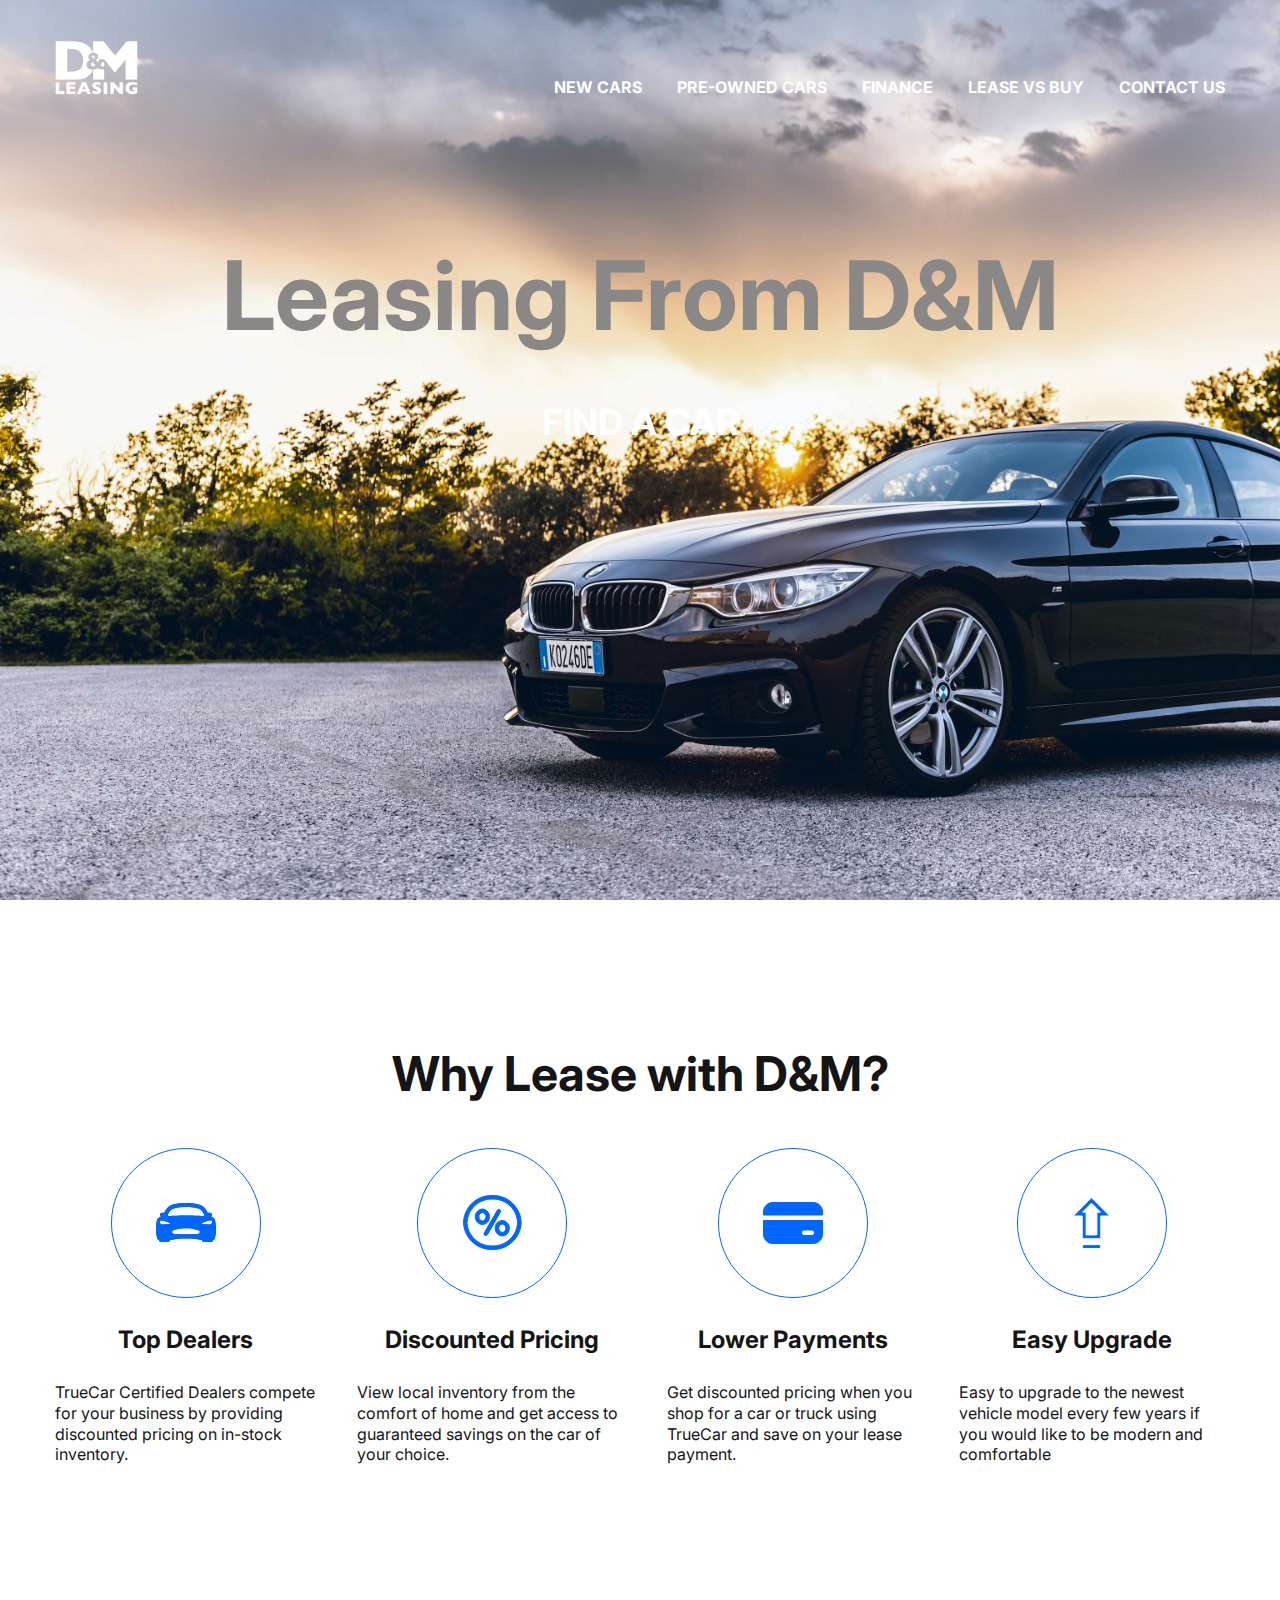
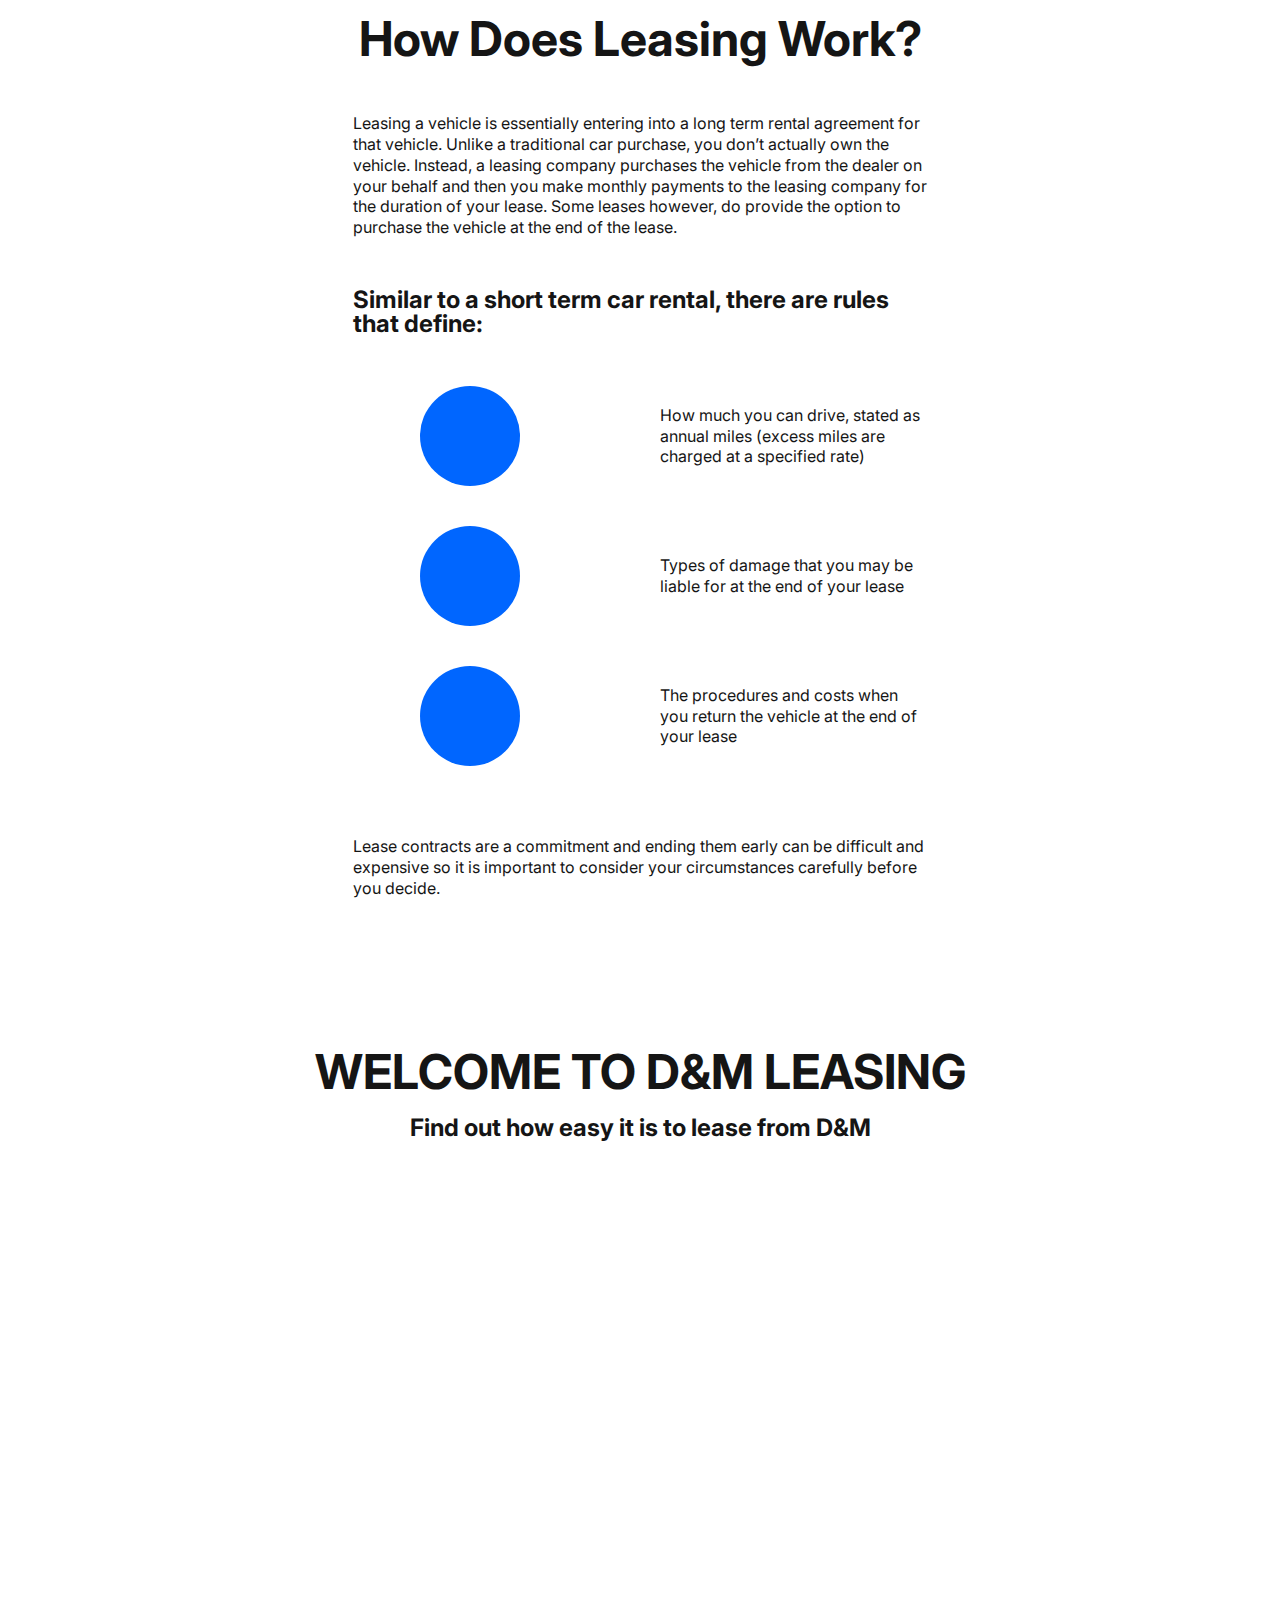
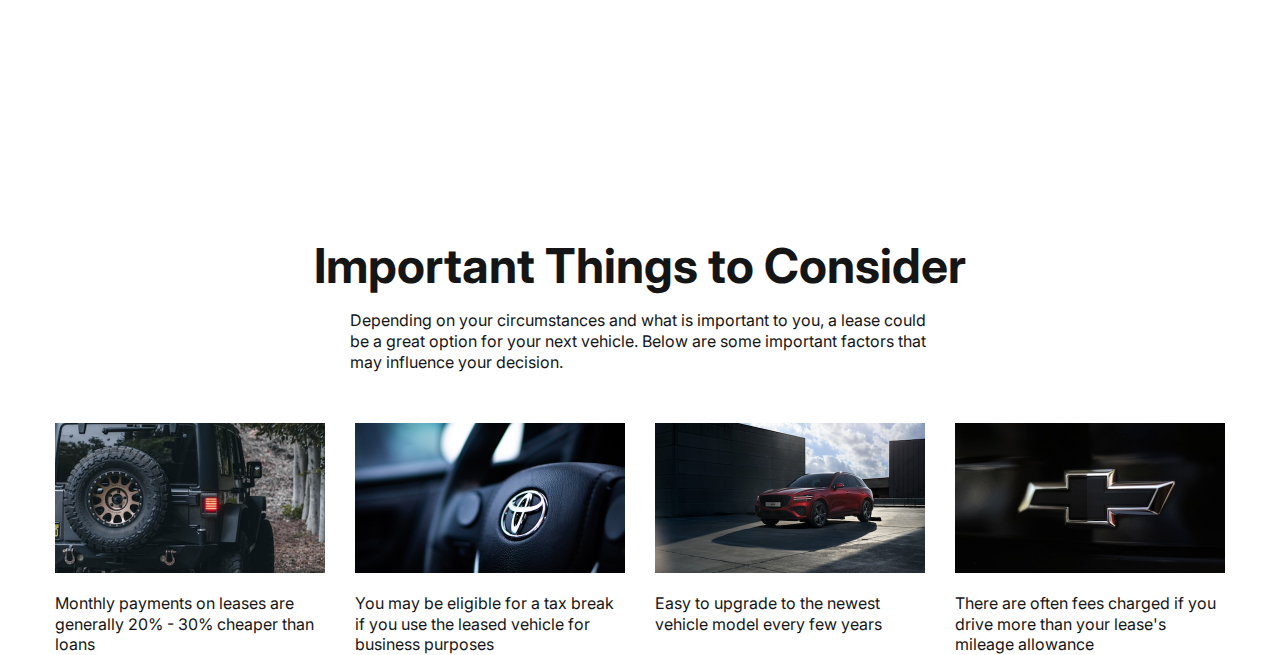
==== index.html @ bc9793d5 "started/finished/adapted page__\welcome\important" ====
<!DOCTYPE html>
<html lang="en">
<head>
    <meta charset="UTF-8">
    <meta name="viewport" content="width=device-width, initial-scale=1.0">
    <link rel="stylesheet" href="css/style.css">
    <title>Leasing D&M</title>
</head>
<body>
    <div class="wrapper">
        <header class="header">
            <div class="header__container">
                <div class="header__top">
                    <div class="header__logo">
                        <img src="img/header/logo.svg" alt="header-logo">
                    </div>
                    <div class="header__menu menu-header">
                        <nav class="menu-header__list">
                            <ul class="menu-header__items">
                                <li class="menu-header__item">
                                    <a href="#" class="menu-header__link">NEW CARS</a>
                                </li>
                                <li class="menu-header__item">
                                    <a href="#" class="menu-header__link">PRE-OWNED CARS</a>
                                </li>
                                <li class="menu-header__item">
                                    <a href="#" class="menu-header__link">FINANCE</a>
                                </li>
                                <li class="menu-header__item">
                                    <a href="#" class="menu-header__link">LEASE VS BUY</a>
                                </li>
                                <li class="menu-header__item">
                                    <a href="#" class="menu-header__link">CONTACT US</a>
                                </li>
                            </ul>
                        </nav>
                    </div>
                </div>
                <div class="header__bottom">
                    <div class="header-bottom__title">Leasing From D&M</div>
                    <div class="header-bottom__button">
                        <a href="#" class="header-bottom__link">FIND A CAR</a>
                    </div>
                </div>
            </div>
        </header>
        <main class="page">
            <section class="page__why why">
                <div class="page-why__container">
                    <div class="page-why__title">Why Lease with D&M?</div>
                    <div class="page-why__column">
                        <article class="page-why__items">
                            <div class="page-why__image">
                                <img src="img/why/why_01.svg" alt="page-why">
                            </div>
                            <div class="page-why__column-title">Top Dealers</div>
                            <div class="page-why__column-text">
                                <p>
                                    TrueCar Certified Dealers compete for your business by 
                                    providing discounted pricing on in-stock inventory.
                                </p>
                            </div>
                        </article>
                        <article class="page-why__items">
                            <div class="page-why__image">
                                <img src="img/why/why_02.svg" alt="page-why">
                            </div>
                            <div class="page-why__column-title">Discounted Pricing</div>
                            <div class="page-why__column-text">
                                <p>
                                    View local inventory from the comfort of home and get 
                                    access to guaranteed savings on the car of your choice.
                                </p>
                            </div>
                        </article>
                        <article class="page-why__items">
                            <div class="page-why__image">
                                <img src="img/why/why_03.svg" alt="page-why">
                            </div>
                            <div class="page-why__column-title">Lower Payments</div>
                            <div class="page-why__column-text">
                                <p>
                                    Get discounted pricing when you shop for a car or 
                                    truck using TrueCar and save on your lease payment.
                                </p>
                            </div>
                        </article>
                        <article class="page-why__items">
                            <div class="page-why__image">
                                <img src="img/why/why_04.svg" alt="page-why">
                            </div>
                            <div class="page-why__column-title">Easy Upgrade</div>
                            <div class="page-why__column-text">
                                <p>
                                    Easy to upgrade to the newest vehicle model every few 
                                    years if you would like to be modern and comfortable
                                </p>
                            </div>
                        </article>
                    </div>
                </div>
            </section>
            <section class="page__how how">
                <div class="page-how__container">
                    <div class="page-how__header how-header">
                        <div class="how-header__title">How Does Leasing Work?</div>
                        <div class="how-header__text">
                            <p>
                                Leasing a vehicle is essentially entering into a long term rental agreement 
                                for that vehicle. Unlike a traditional car purchase, you don’t 
                                actually own the vehicle. Instead, a leasing company purchases the vehicle 
                                from the dealer on your behalf and then you make monthly payments to the
                                leasing company for the duration of your lease. Some leases however, 
                                do provide the option to purchase the vehicle at the end of the lease.
                            </p>
                        </div>
                    </div>
                    <div class="page-how__main how-main">
                        <div class="how-main__title">Similar to a short term car rental, there are rules that define:</div>
                        <article class="how-main__info">
                            <nav class="how-main__list">
                                <ul class="how-main__items">
                                    <li class="how-main__item">
                                        <img src="img/how/ellipse.svg" alt="how">
                                        <div class="how-main__text">
                                            <p>
                                                How much you can drive, stated as annual miles 
                                                (excess miles are charged at a specified rate)
                                            </p>
                                        </div>
                                    </li>
                                    <li class="how-main__item">
                                        <img src="img/how/ellipse.svg" alt="how">
                                        <div class="how-main__text">
                                            <p>
                                                Types of damage that you may be liable for at 
                                                the end of your lease
                                            </p>
                                        </div>
                                    </li>
                                    <li class="how-main__item">
                                        <img src="img/how/ellipse.svg" alt="how">
                                        <div class="how-main__text">
                                            <p>
                                                The procedures and costs when you return the 
                                                vehicle at the end of your lease
                                            </p>
                                        </div>
                                    </li>
                                </ul>
                            </nav>
                        </article>
                        <div class="how-main__text-bottom">
                            <p>
                                Lease contracts are a commitment and ending them early can be difficult and expensive 
                                so it is important to consider your circumstances carefully before you decide.
                            </p>
                        </div>
                    </div>
                </div>
            </section>
            <section class="page__welcome welcome">
                <div class="welcome__container">
                    <div class="welcome__title">WELCOME TO D&M LEASING</div>
                    <div class="welcome__text">
                        <p>
                            Find out how easy it is to lease from D&M
                        </p>
                    </div>
                    <div class="welcome__video">
                        <iframe width="1000" height="500" src="https://www.youtube.com/embed/-YrQg33dlDQ?si=Q9K1855uSCJUXUfb" title="YouTube video player" frameborder="0" allow="accelerometer; autoplay; clipboard-write; encrypted-media; gyroscope; picture-in-picture; web-share" allowfullscreen></iframe>
                    </div>
                </div>
            </section>
            <section class="page__important important">
                <div class="important__container">
                    <div class="important__header">
                        <div class="important__title">Important Things to Consider</div>
                        <div class="important__text">
                            <p>
                                Depending on your circumstances and what is important to you, a lease 
                                could be a great option for your next vehicle. 
                                Below are some important factors that may influence your decision.
                            </p>
                        </div>
                    </div>
                    <div class="important__main">
                        <div class="important-main__menu menu-important">
                            <nav class="menu-important__list">
                                <ul class="menu-important__items">
                                    <li class="menu-important__item">
                                        <img src="img/important/important_01.jpg" alt="menu-important">
                                        <div class="menu-important_text">
                                            <p>
                                                Monthly payments on leases are generally 20% - 30% cheaper than loans
                                            </p>
                                        </div>
                                    </li>
                                    <li class="menu-important__item">
                                        <img src="img/important/important_02.jpg" alt="menu-important">
                                        <div class="menu-important_text">
                                            <p>
                                                You may be eligible for a tax break if you use the leased vehicle for business purposes
                                            </p>
                                        </div>
                                    </li>
                                    <li class="menu-important__item">
                                        <img src="img/important/important_03.jpg" alt="menu-important">
                                        <div class="menu-important_text">
                                            <p>
                                                Easy to upgrade to the newest vehicle model every few years
                                            </p>
                                        </div>
                                    </li>
                                    <li class="menu-important__item">
                                        <img src="img/important/important_04.jpg" alt="menu-important">
                                        <div class="menu-important_text">
                                            <p>
                                                There are often fees charged if you drive more than your lease's mileage allowance
                                            </p>
                                        </div>
                                    </li>
                                </ul>
                            </nav>
                        </div>                        
                    </div>
                </div>
            </section>
        </main>
    </div>
    <script src="js/script.js"></script>
</body>
</html>
---- css/style.css ----
@import url(reset.css);
@import url(https://fonts.googleapis.com/css?family=Inter:regular&display=swap);
/*================================================================================================================================*/
body {
    font-family: "Inter";
    font-weight: 400;
    color: #151515;
}
.wrapper {
    min-height: 100%;
    display: flex;
    flex-direction: column;
    overflow: clip;
}
[class*="__container"] {
    max-width: 1200px;
    padding: 0px 15px;
    margin: 0 auto;
}
/*pages*/
.page {
}
.page__why {
}
.page__how {
}
.page__welcome {
}
.page__important {
}
/*header start*/
.header {
    background: url(/img/header/header__background.jpg) no-repeat;
    background-size: cover;
    width: 100%;
    height: 100vh;
}
.header__container {
    padding: 40px 15px;
}
.header__top {
    display: flex;
    justify-content: space-between;
    gap: 30px;
}
.header__top:not(:last-child) {
    margin-bottom: 152px;
}
.header__logo {
}
/* .header__logo img {
    max-width: 100%;
} */
.header__menu {
    align-self: flex-end;
}
.menu-header {
}
.menu-header__list {
}
.menu-header__items {
    display: flex;
    gap: 35px;
    color: #fff;
    font-size: 16px;
    font-weight: 700;
}
.menu-header__item {
}
.menu-header__link {
}
.menu-header__link:hover {
    text-decoration: underline;
}
.header__bottom {
    display: flex;
    flex-direction: column;
    align-items: center;
}
.header-bottom__title {
    color: #8a8787;
    font-size: 96px;
    font-weight: 700;
}
.header-bottom__title:not(:last-child) {
    margin-bottom: 38px;
}
.header-bottom__button {
    display: flex;
    justify-content: center;
    max-width: 430px;
    padding: 23px 100px;
    transition: all 0.3s ease 0s;
}
.header-bottom__link {
    color: #ffffff;
    font-size: 36px;
    font-weight: 700;
}
.header-bottom__link:hover {
    color: #959396;
}
@media (max-width: 991.98px) {
    .header__top:not(:last-child) {
        margin-bottom: 100px;
    }
    .menu-header__items {
        gap: 30px;
        font-size: 14px;
    }
    .header-bottom__title {
        font-size: 66px;
    }
    .header-bottom__button {
        padding: 20px 90px;
    }
    .header-bottom__link {
        font-size: 26px;
    }
}
@media (max-width:767.98px) {
    .header {
        
    }
    .header__top:not(:last-child) {
        margin-bottom: 50px;
    }
    .header__top {
        flex-direction: column;
    }
    .header__menu {
        align-self: center;
    }
    .header__logo img {
        width: 73px;
    }
    .menu-header__items {
        flex-wrap: wrap;
        gap: 25px;
        font-size: 12px;
    }
    .header-bottom__title {
        font-size: 56px;
    }
    .header-bottom__button {
        padding: 16px 70px;
    }
    .header-bottom__link {
        font-size: 20px;
    }
}
@media (max-width: 476.98px) {
    .header__top:not(:last-child) {
        margin-bottom: 30px;
    }
    .header-bottom__title {
        font-size: 46px;
    }
    .header-bottom__button {
        padding: 12px 50px;
    }
    .header-bottom__link {
        font-size: 16px;
    }
}
/*header end*/

/*why start*/
.why {
    padding-top: 150px;
}
.page-why__container {
}
.page-why__title {
    text-align: center;
    color: #151515;
    font-size: 48px;
    font-weight: 700;
}
.page-why__title:not(:last-child) {
    margin-bottom: 50px;
}
.page-why__column {
    display: flex;
    gap: 40px;
}
.page-why__items {
    align-items: center;
}
.page-why__image {
    display: flex;
    justify-content: center;
}
.page-why__image:not(:last-child) {
    margin-bottom: 30px;
}
.page-why__column-title {
    text-align: center;
    font-size: 24px;
    font-weight: 700;
}
.page-why__column-title:not(:last-child) {
    margin-bottom: 30px;
}
.page-why__column-text {
    font-size: 16px;
    font-weight: 400;
    line-height: 130%; /* 20.8/16 */
}
@media (max-width: 991.98px) {
    .page-why__column {
        flex-direction: column;
    }
    .page-why__title {
        font-size: 38px;
    }
    .page-why__column-text {
        text-align: center;
    }
}
@media (max-width: 767.98px) {
    .why {
        padding-top: 100px;
    }
}
@media (max-width: 479.98px) {
    .page-why__title {
        font-size: 30px;
    }
}
/*why end*/

/*how start*/
.how {
    padding-top: 150px;
}
.page-how__container {
    max-width: 605px;
}
.page-how__header {
}
.how-header {
}
.how-header__title {
    text-align: center;
    color: #151515;
    font-size: 48px;
    font-weight: 700;
}
.how-header__title:not(:last-child) {
    margin-bottom: 50px;
}
.how-header__text {
    text-align: left;
    color: #151515;
    font-size: 16px;
    font-weight: 400;
    line-height: 1.3; /* 20.8/16 */
}
.page-how__main {
    padding-top: 50px;
}
.how-main {
}
.how-main__title {
    color: #151515;
    font-size: 24px;
    font-weight: 700;
}
.how-main__title:not(:last-child) {
    margin-bottom: 50px;
}
.how-main__info {
}
.how-main__list {
}
.how-main__items {
    display: flex;
    flex-direction: column;
    row-gap: 40px;
    padding-left: 67px;
}
.how-main__item {
    display: flex;
    align-items: center;
    column-gap: 140px;
}
.how-main__text {
    color: #151515;
    font-size: 16px;
    font-weight: 400;
    line-height: 130%; /* 20.8px */
}
.how-main__text-bottom {
    padding-top: 70px;
    font-size: 16px;
    font-weight: 400;
    line-height: 1.3; /* 20.8px */
}
@media (max-width: 991.98px) {
    .how-header__title {
        font-size: 38px;
    }
    .how {
        padding-top: 100px;
    }
}
@media (max-width: 767.98px) {
    .how-main__items {
        padding-left: 0;
    }
    .how-main__item {

    }

    .how-main__title {
        font-size: 20px;
    }
    .how-main__title:not(:last-child) {
        margin-bottom: 30px;
    }
    .how-header__title:not(:last-child) {
        margin-bottom: 30px;
    }
    .how-header__text {
        font-size: 14px;
    }
    .how-main__item {
        column-gap: 40px;
    }
    .how-main__text {
        font-size: 14px;
    }
}
@media (max-width: 479.98px) {
    .how-main__text-bottom {
        padding-top: 50px;
    }
    .how-main__item {
        column-gap: 20px;
    }
    .how-header__title {
        font-size: 30px;
    }
} 
/*how end*/

/*welcome start*/
.welcome {
    padding-top: 150px;
}
.welcome__container {
    text-align: center;
}
.welcome__title {
    color: #151515;
    font-size: 48px;
    font-weight: 700;
}
.welcome__title:not(:last-child) {
    margin-bottom: 20px;
}
.welcome__text {
    color: #151515;
    font-size: 24px;
    font-weight: 700;
}
.welcome__text:not(:last-child) {
    margin-bottom: 50px;
}
.welcome__video {
}
@media (max-width: 1130px) {
    .welcome__video iframe {
        width: 800px;
        height: 400px;
    }
}
@media (max-width: 991px) {
    .welcome {
        padding-top: 100px;
    }
    .welcome__title {
        font-size: 38px;
    }
    .welcome__text:not(:last-child) {
        margin-bottom: 30px
    }
    .welcome__text {
        font-size: 20px;
    }
    .welcome__video iframe {
        width: 600px;
        height: 300px;
    }
}
@media (max-width: 767.98px) {
    .welcome {
        padding-top: 80px;
    }

    .welcome__text {
        font-size: 16px;
    }
    .welcome__text:not(:last-child) {
        margin-bottom: 25px;
    }
    .welcome__video iframe {
        width: 500px;
        height: 270px;
    }
}
@media (max-width: 540px) {
    .welcome__video iframe {
        width: 450px;
        height: 250px;
    }
}
@media (max-width: 479.98px) {
    .welcome {
        padding-top: 60px;
    }
    .welcome__video iframe {
        width: 300px;
        height: 210px;
    }
    .welcome__title {
        font-size: 30px;
    }
}
/*welcome end*/

/*important start*/
.important {
    padding-top: 150px;
}
.important__container {
}
.important__header {
    display: flex;
    flex-direction: column;
    align-items: center;
    text-align: center;
}
.important__header:not(:last-child) {
    margin-bottom: 50px;
}
.important__title {
    color: #151515;
    font-size: 48px;
    font-weight: 700;
}
.important__title:not(:last-child) {
    margin-bottom: 20px;
}
.important__text {
    max-width: 580px;
    text-align: left;
    color: #151515;
    font-size: 16px;
    font-weight: 400;
    line-height: 1.3; /* 20.8px */
}
.important__main {
}
.important-main__menu {
}
.menu-important {
}
.menu-important__list {
}
.menu-important__items {
    display: flex;
    justify-content: space-between;
    column-gap: 10px;
}
.menu-important__item {
}
.menu-important__item img {
    max-width: 100%;
    margin-bottom: 20px;
}
.menu-important_text {
    max-width: 270px;
    color: #151515;
    font-size: 16px;
    font-weight: 400;
    line-height: 1.3; /* 20.8px */
}
@media (max-width: 991.98px) {
    .important {
        padding-top: 100px;
    }
    .important__title {
        font-size: 38px;
    }
    .menu-important__items {
        flex-wrap: wrap;
        justify-content: center;
        row-gap: 20px;
    }
}
@media (max-width: 767.98px) {
    .important {
        padding-top: 80px;
    }
    /* .important__header:not(:last-child) {
        margin-bottom: 20px;
    } */
}
@media (max-width: 479.98px) {
    .important {
        padding-top: 60px;
    }
    .important__title {
        font-size: 30px;
    }
}
/*important end*/
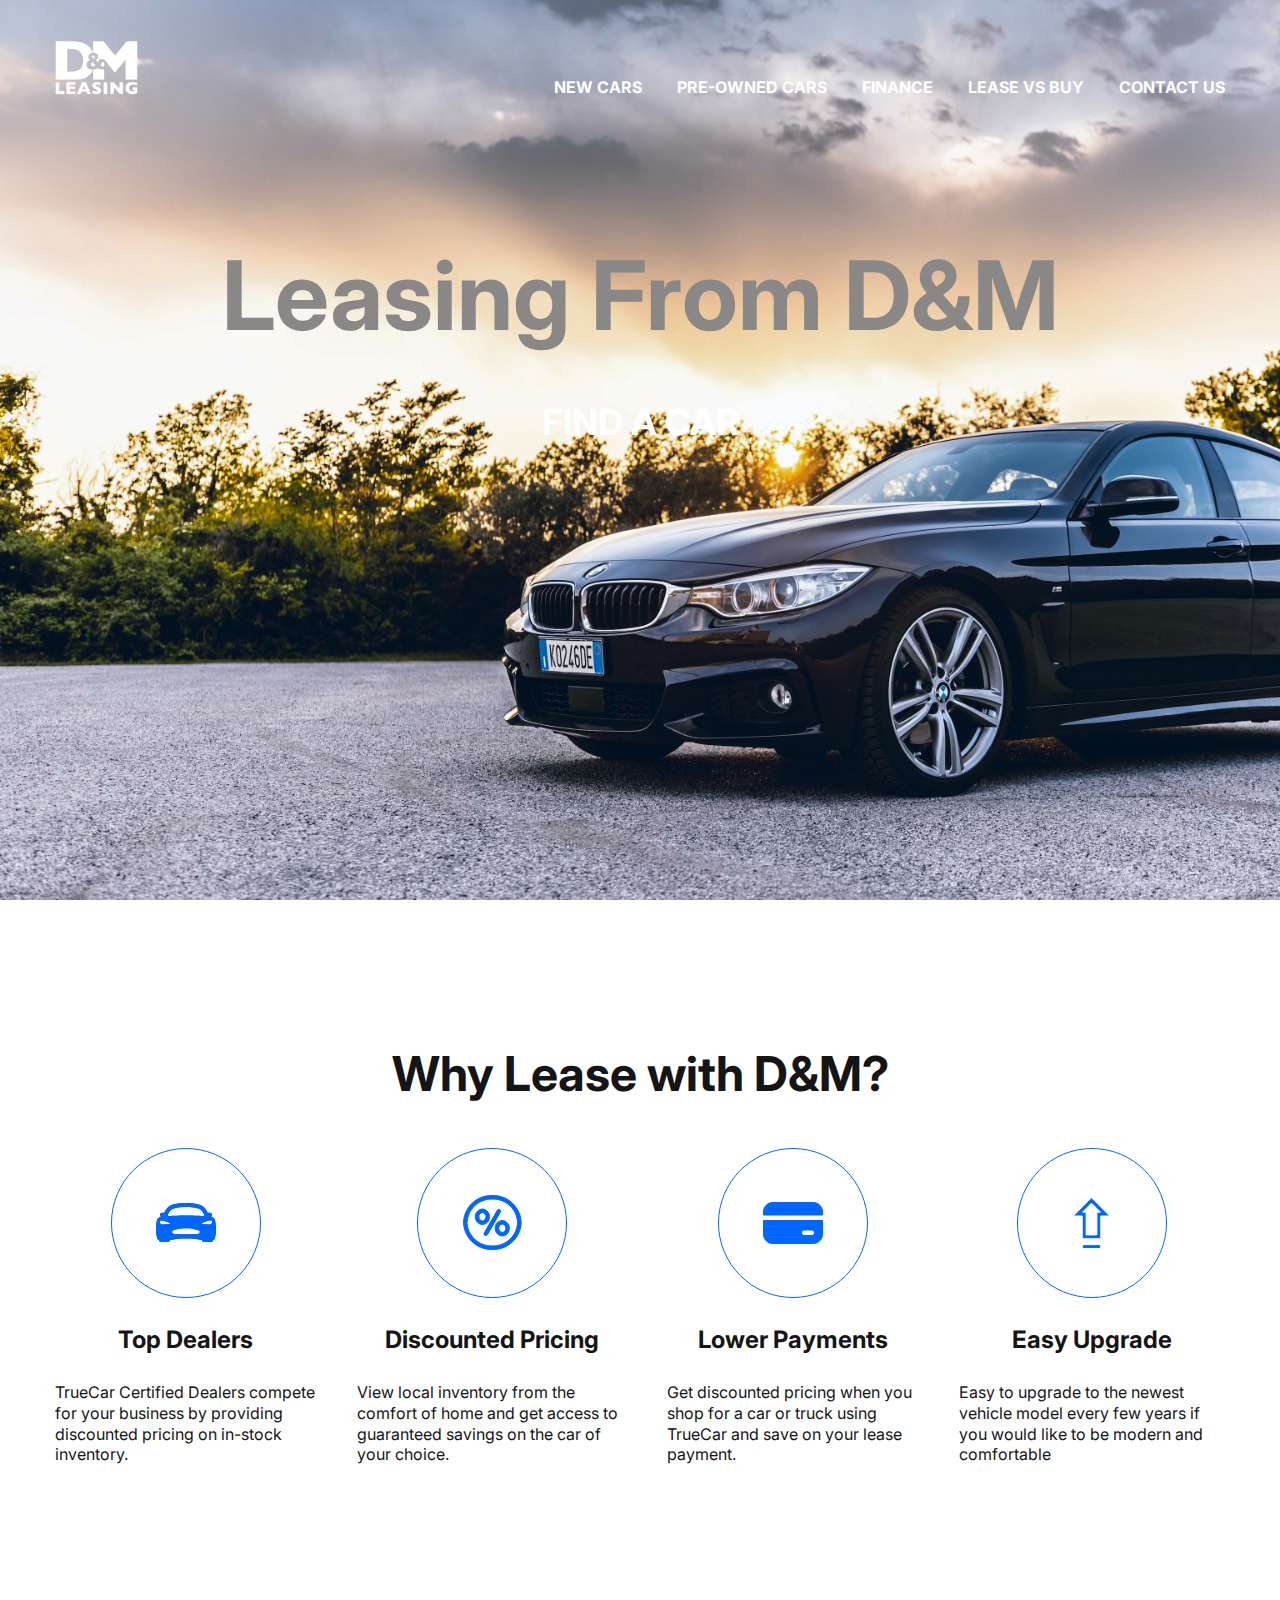
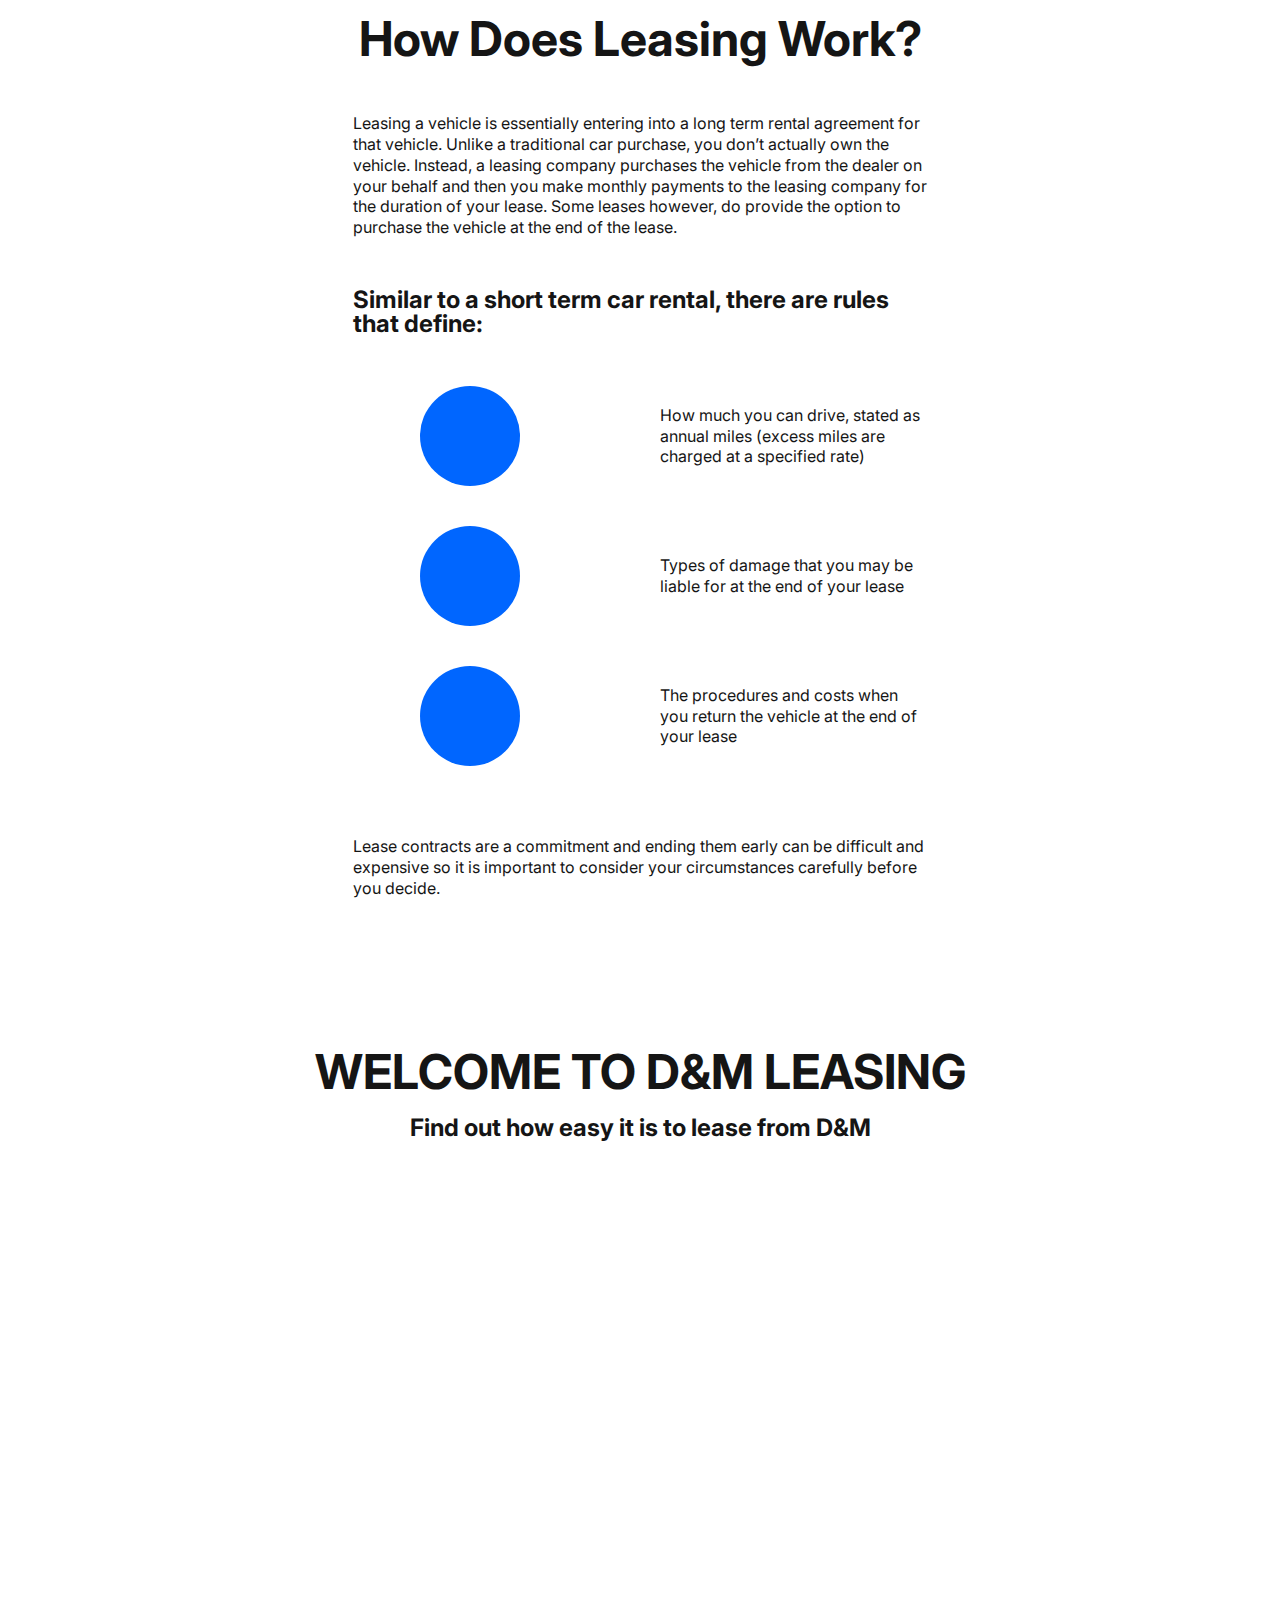
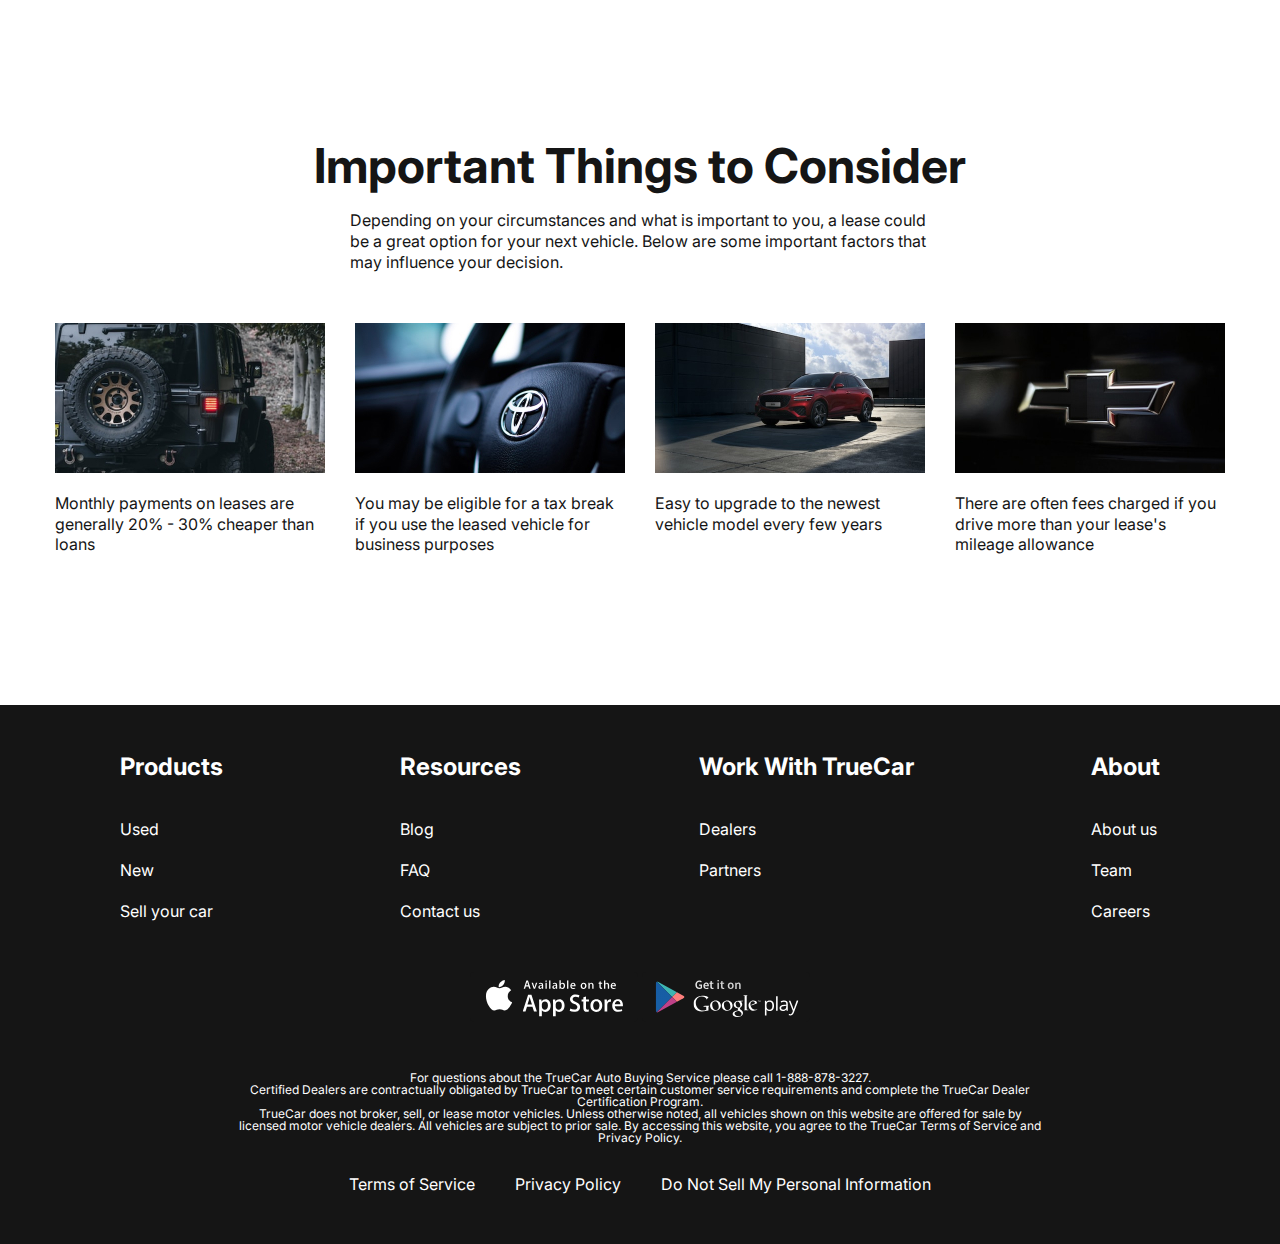
==== commit 9e572301: "started/finished/adapted footer" ====
--- a/index.html
+++ b/index.html
@@ -168,7 +168,7 @@
                         </p>
                     </div>
                     <div class="welcome__video">
-                        <iframe width="1000" height="500" src="https://www.youtube.com/embed/-YrQg33dlDQ?si=Q9K1855uSCJUXUfb" title="YouTube video player" frameborder="0" allow="accelerometer; autoplay; clipboard-write; encrypted-media; gyroscope; picture-in-picture; web-share" allowfullscreen></iframe>
+                        <iframe width="800" height="400" src="https://www.youtube.com/embed/5V7_e-38ZsE?si=pWj5KJ1hTWv2sYMo" title="YouTube video player" frameborder="0" allow="accelerometer; autoplay; clipboard-write; encrypted-media; gyroscope; picture-in-picture; web-share" allowfullscreen></iframe>
                     </div>
                 </div>
             </section>
@@ -227,6 +227,70 @@
                 </div>
             </section>
         </main>
+        <footer class="footer">
+            <div class="footer__container">
+                <div class="footer__menu">
+                    <nav class="footer__list">
+                        <ul class="footer__items">
+                            <li class="footer__item">
+                                <div class="footer__title">Products</div>
+                                <div class="footer-list__link">
+                                    <a href="https://youtu.be/5V7_e-38ZsE?si=LgZBdvgbCPfCVgAx" class="footer__link">Used</a>
+                                    <a href="https://youtu.be/5V7_e-38ZsE?si=LgZBdvgbCPfCVgAx" class="footer__link">New</a>
+                                    <a href="https://youtu.be/5V7_e-38ZsE?si=LgZBdvgbCPfCVgAx" class="footer__link">Sell your car</a>
+                                </div>
+                            </li>
+                            <li class="footer__item">
+                                <div class="footer__title">Resources</div>
+                                <div class="footer-list__link">
+                                    <a href="https://youtu.be/5V7_e-38ZsE?si=LgZBdvgbCPfCVgAx" class="footer__link">Blog</a>
+                                    <a href="https://youtu.be/5V7_e-38ZsE?si=LgZBdvgbCPfCVgAx" class="footer__link">FAQ</a>
+                                    <a href="https://youtu.be/5V7_e-38ZsE?si=LgZBdvgbCPfCVgAx" class="footer__link">Contact us</a>
+                                </div>
+                            </li>
+                            <li class="footer__item">
+                                <div class="footer__title">Work With TrueCar</div>
+                                <div class="footer-list__link">
+                                    <a href="https://youtu.be/5V7_e-38ZsE?si=LgZBdvgbCPfCVgAx" class="footer__link">Dealers</a>
+                                    <a href="https://youtu.be/5V7_e-38ZsE?si=LgZBdvgbCPfCVgAx" class="footer__link">Partners</a>
+                                </div>
+                            </li>
+                            <li class="footer__item">
+                                <div class="footer__title">About</div>
+                                <div class="footer-list__link">
+                                    <a href="https://youtu.be/5V7_e-38ZsE?si=LgZBdvgbCPfCVgAx" class="footer__link">About us</a>
+                                    <a href="https://youtu.be/5V7_e-38ZsE?si=LgZBdvgbCPfCVgAx" class="footer__link">Team</a>
+                                    <a href="https://youtu.be/5V7_e-38ZsE?si=LgZBdvgbCPfCVgAx" class="footer__link">Careers</a>
+                                </div>
+                            </li>
+                        </ul>
+                    </nav>
+                </div>
+                <div class="footer__download">
+                    <img src="img/footer/footer__01.svg" alt="footer">
+                    <img src="img/footer/footer__02.svg" alt="footer">
+                </div>
+                <div class="footer__bottom">
+                    <div class="download__text">
+                        <p>
+                            For questions about the TrueCar Auto Buying Service please call 1-888-878-3227. <br>
+                            Certified Dealers are contractually obligated by TrueCar to meet certain customer 
+                            service requirements and complete the TrueCar Dealer <br> Certification Program. <br>
+                            TrueCar does not broker, sell, or lease motor vehicles. Unless otherwise noted, all vehicles 
+                            shown on this website are offered for sale by <br> licensed motor vehicle dealers. All vehicles are subject to prior sale. 
+                            By accessing this website, you agree to the TrueCar Terms of Service and <br> Privacy Policy.
+                        </p>
+                    </div>
+                    <div class="foote__info">
+                        <ul class="footer-info__items">
+                            <a href="#" class="footer-info__link">Terms of Service</a>
+                            <a href="#" class="footer-info__link">Privacy Policy</a>
+                            <a href="#" class="footer-info__link">Do Not Sell My Personal Information</a>
+                        </ul>
+                    </div>
+                </div>
+            </div>
+        </footer>
     </div>
     <script src="js/script.js"></script>
 </body>
--- a/css/style.css
+++ b/css/style.css
@@ -370,12 +370,6 @@
 }
 .welcome__video {
 }
-@media (max-width: 1130px) {
-    .welcome__video iframe {
-        width: 800px;
-        height: 400px;
-    }
-}
 @media (max-width: 991px) {
     .welcome {
         padding-top: 100px;
@@ -433,6 +427,7 @@
 /*important start*/
 .important {
     padding-top: 150px;
+    margin-bottom: 150px;
 }
 .important__container {
 }
@@ -490,6 +485,7 @@
 @media (max-width: 991.98px) {
     .important {
         padding-top: 100px;
+        margin-bottom: 100px;
     }
     .important__title {
         font-size: 38px;
@@ -503,6 +499,7 @@
 @media (max-width: 767.98px) {
     .important {
         padding-top: 80px;
+        margin-bottom: 80px;
     }
     /* .important__header:not(:last-child) {
         margin-bottom: 20px;
@@ -511,9 +508,120 @@
 @media (max-width: 479.98px) {
     .important {
         padding-top: 60px;
+        margin-bottom: 60px;
     }
     .important__title {
         font-size: 30px;
     }
 }
-/*important end*/+/*important end*/
+
+/*footer start*/
+.footer {
+    background-color: #151515;
+}
+.footer__container {
+    padding: 50px 80px;
+}
+.footer__menu {
+}
+.footer__menu:not(:last-child) {
+    margin-bottom: 50px;
+}
+.footer__list {
+}
+.footer__items {
+    display: flex;
+    justify-content: space-between;
+    gap: 20px;
+}
+.footer__item {
+}
+.footer__title {
+    color: #fff;
+    font-size: 24px;
+    font-weight: 700;
+}
+.footer__title:not(:last-child) {
+    margin-bottom: 40px;
+}
+.footer-list__link {
+    display: flex;
+    flex-direction: column;
+    row-gap: 20px;
+}
+.footer__link {
+    color: #fff;
+    font-size: 16px;
+    font-weight: 400;
+    line-height: 1.3; /* 20.8px */
+}
+.footer__link:hover {
+    text-decoration: underline;
+}
+.footer__download {
+    text-align: center;
+}
+.footer__download:not(:last-child) {
+    margin-bottom: 50px;
+}
+.footer__bottom {
+    text-align: center;
+}
+.download__text {
+    color: #fff;
+    font-size: 12px;
+    font-weight: 400;
+}
+.download__text:not(:last-child) {
+    margin-bottom: 30px;
+}
+.foote__info {
+}
+.footer-info__items {
+    display: flex;
+    justify-content: center;
+    gap: 40px;
+}
+.footer-info__link {
+    color: #fff;
+    font-size: 16px;
+    font-weight: 400;
+    line-height: 1.3; /* 20.8px */
+}
+.footer-info__link:hover {
+    text-decoration: underline;
+}
+@media (max-width: 991.98px) {
+}
+@media (max-width: 767.98px) {
+    .footer__items {
+        row-gap: 50px;
+        display: grid;
+        text-align: center;
+        grid-template-columns: auto;
+        justify-content: center;
+    }
+    .footer-info__items {
+        flex-direction: column;
+        gap: 20px;
+    }
+    .footer__title:not(:last-child) {
+        margin-bottom: 20px;
+    }
+}
+@media (max-width: 479.98px) {
+    .footer__download:not(:last-child) {
+        margin-bottom: 20px;
+    }
+    .footer__items {
+        justify-content: center;
+    }
+    .download__text {
+        text-align: left;
+    }
+    .footer__menu:not(:last-child) {
+        margin-bottom: 30px;
+    }
+}
+/*footer end*/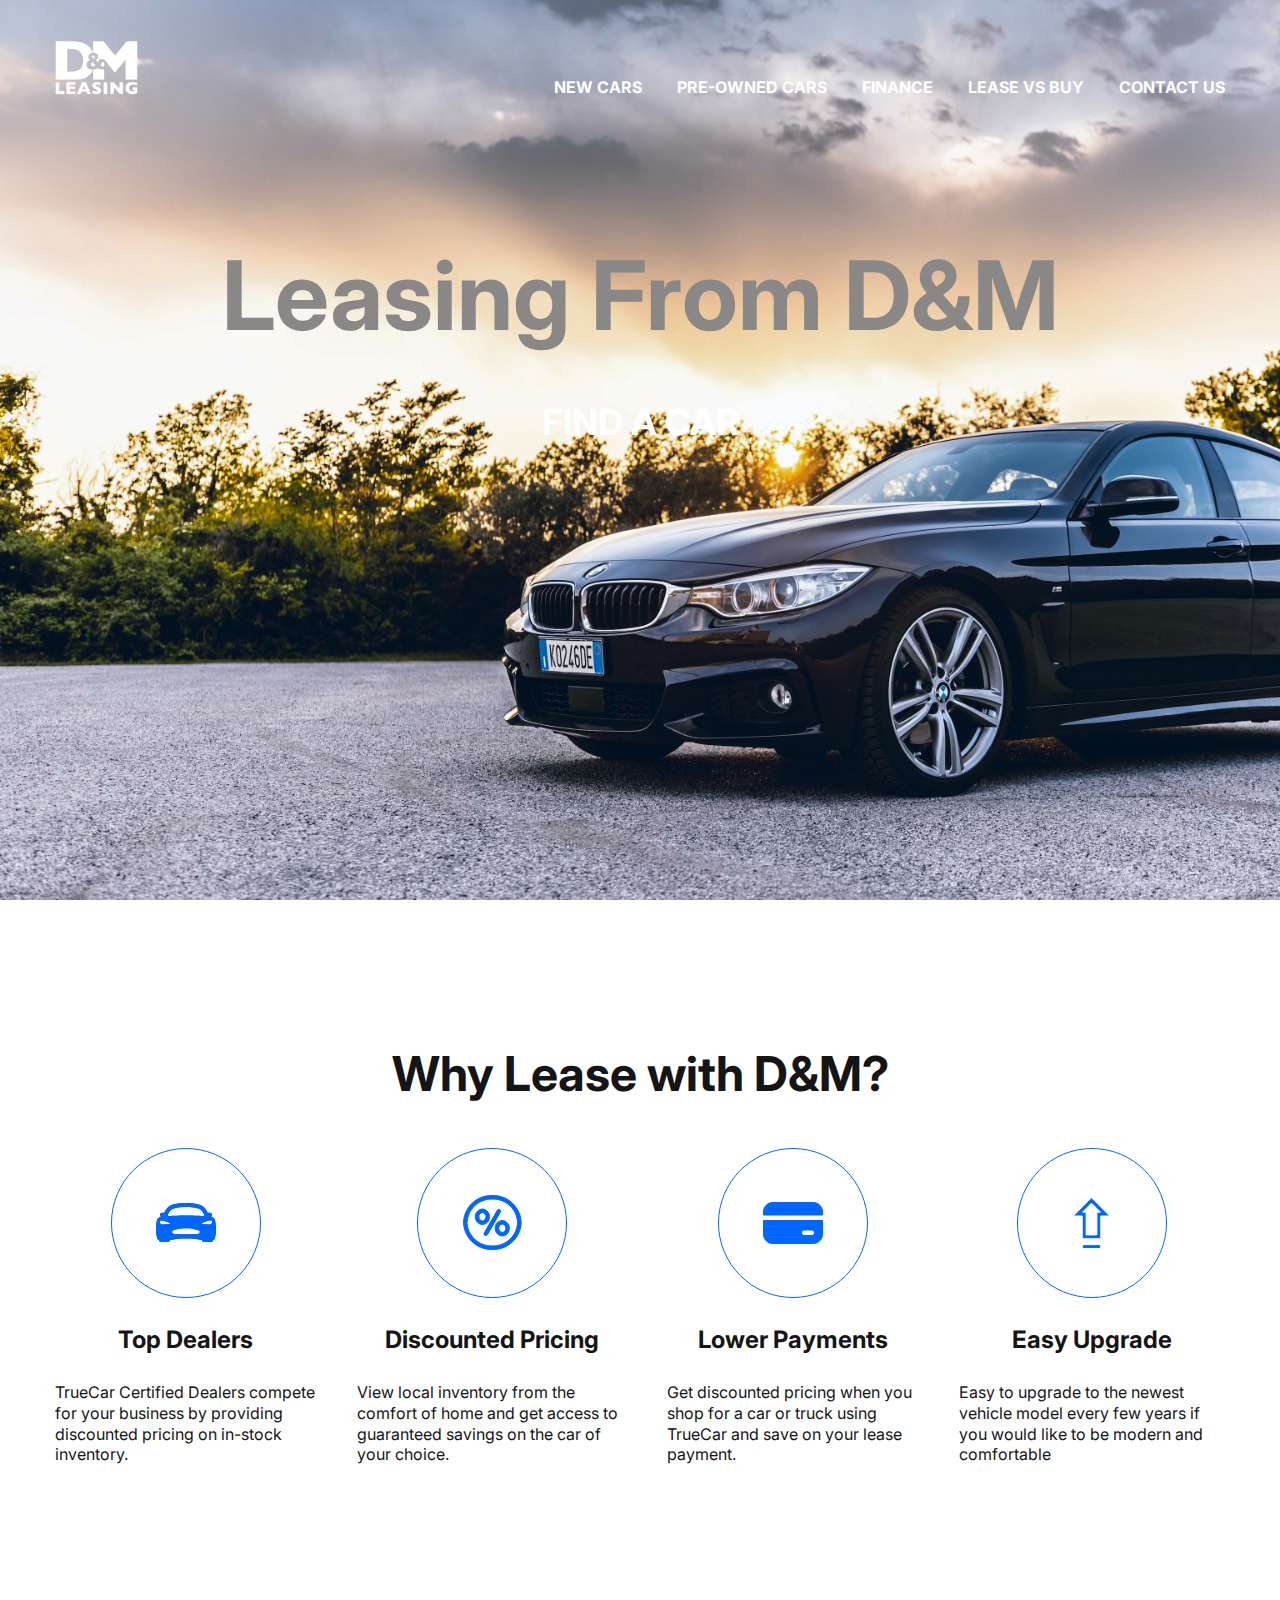
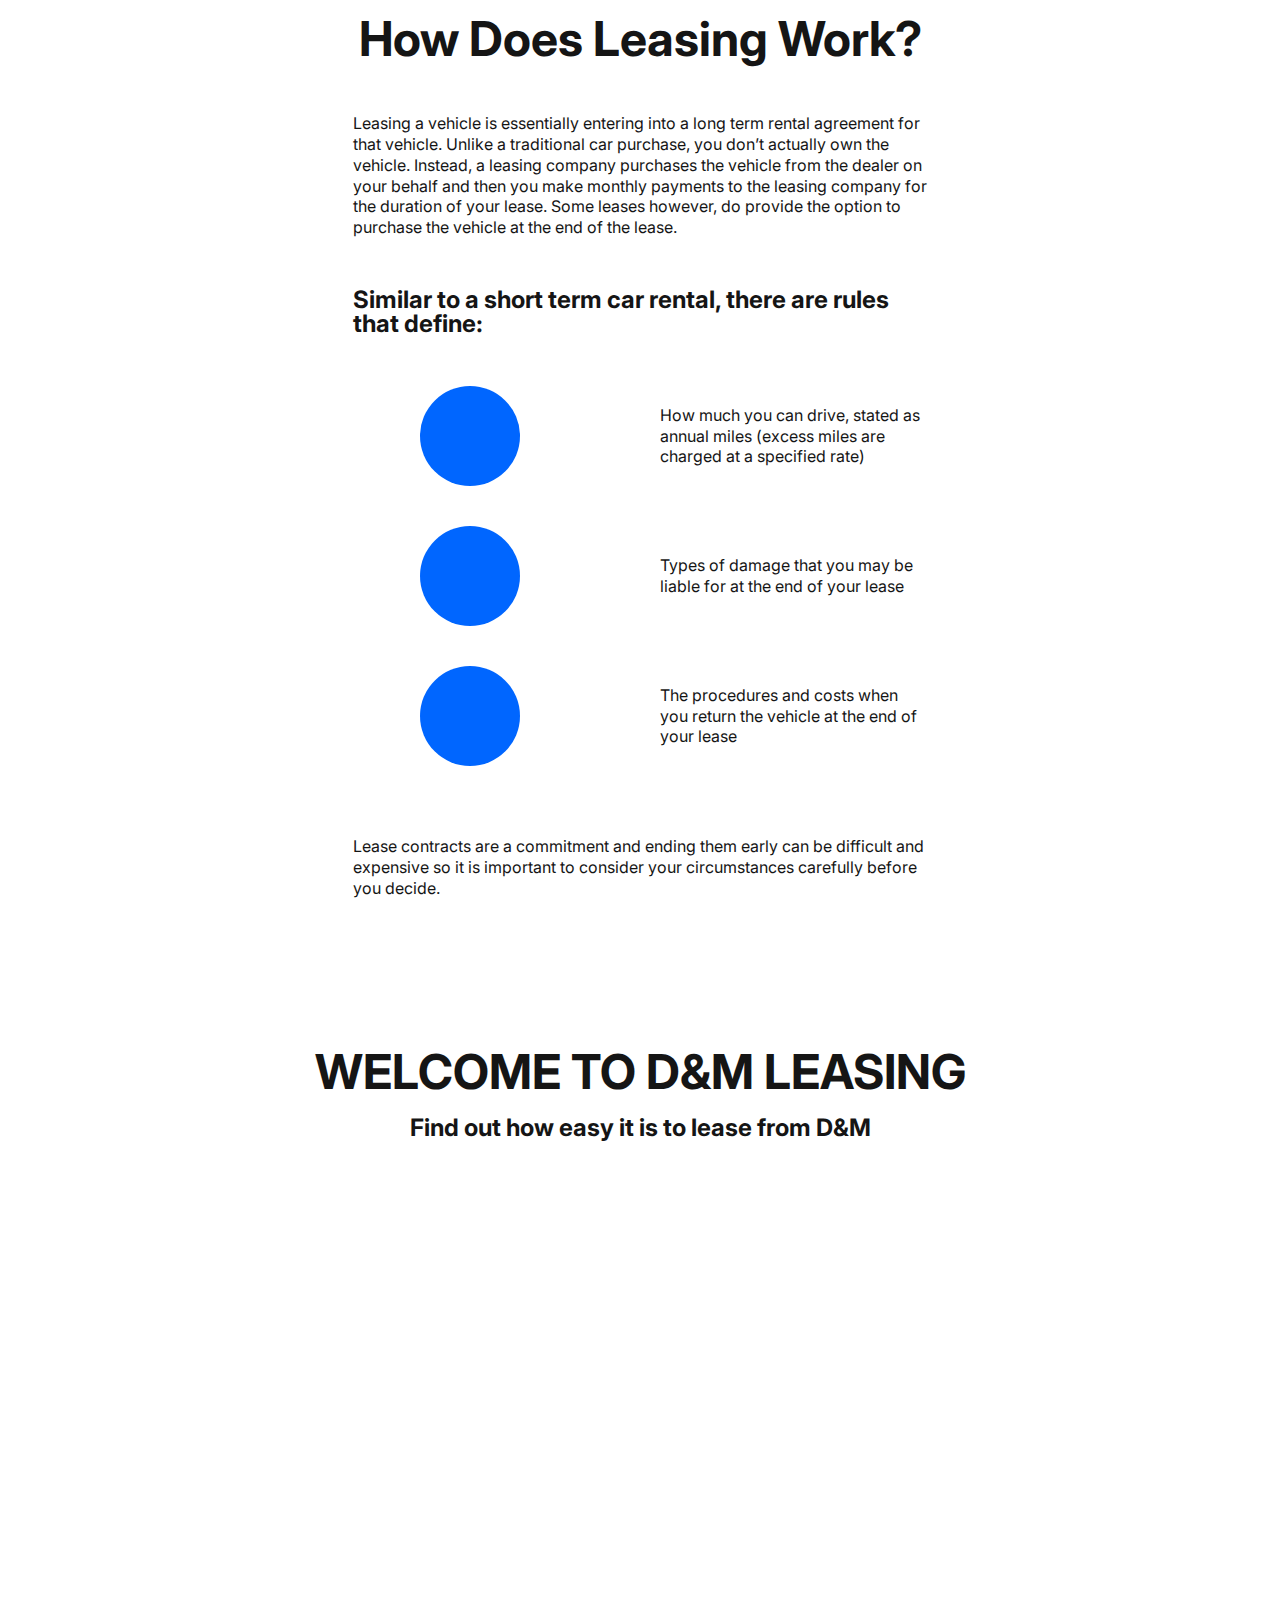
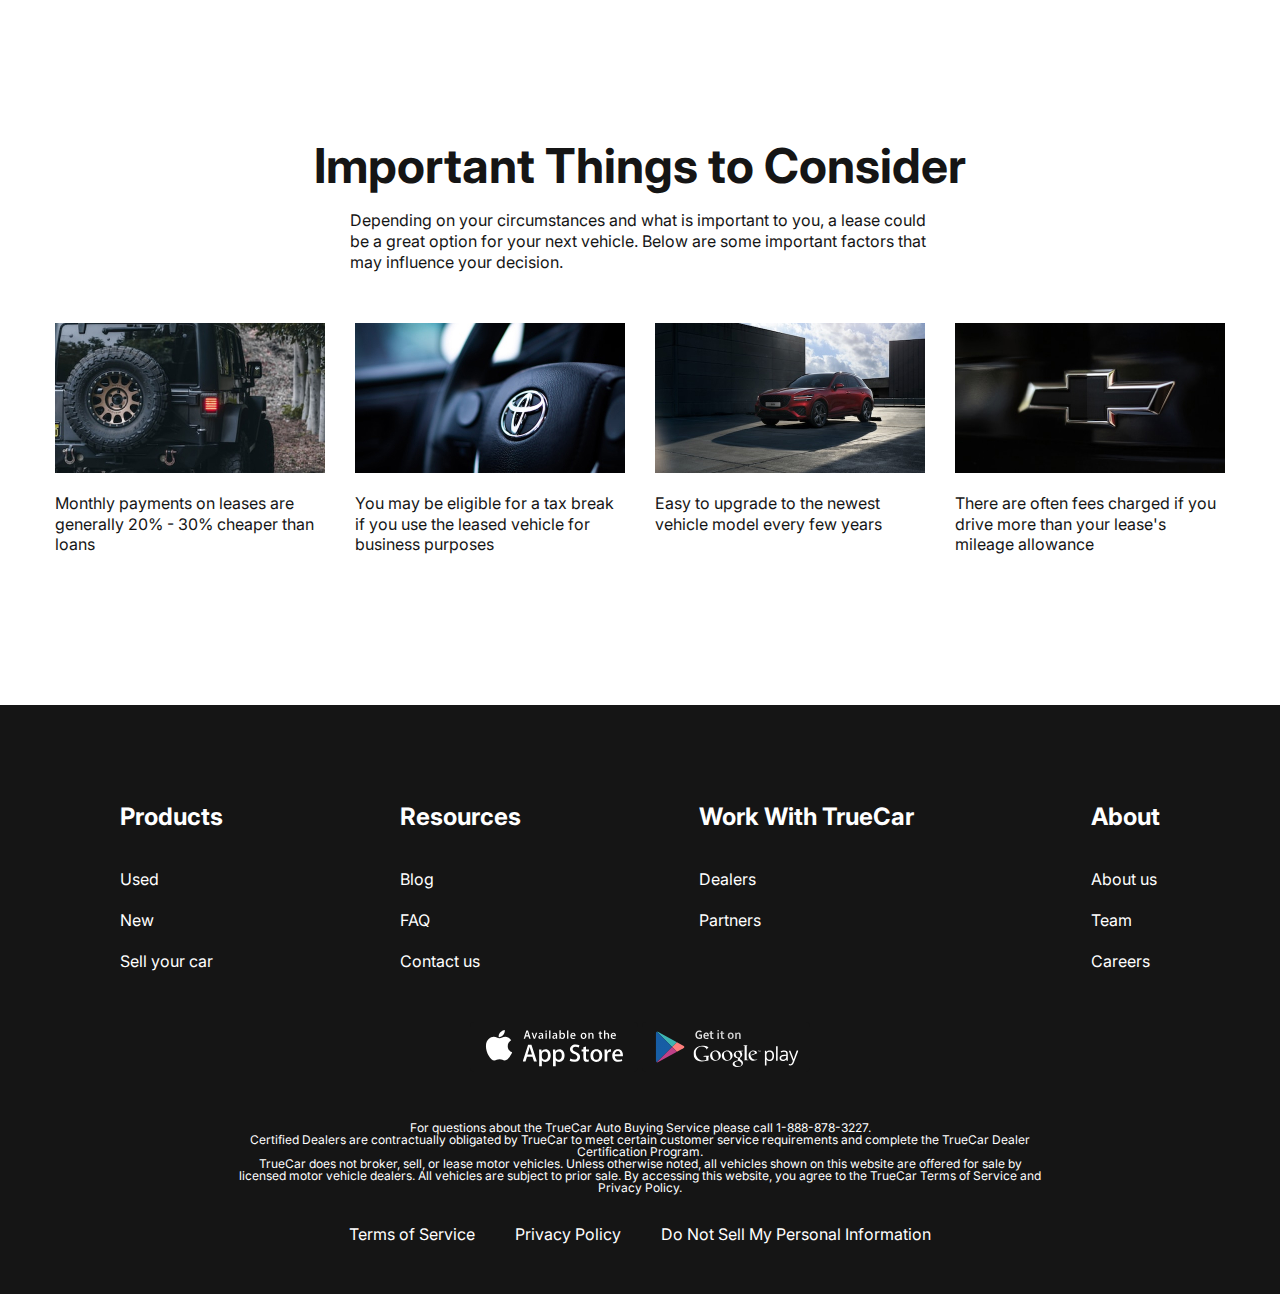
==== commit c212ccf1: "new index-2-choose.\started/adapted" ====
--- a/index.html
+++ b/index.html
@@ -4,6 +4,8 @@
     <meta charset="UTF-8">
     <meta name="viewport" content="width=device-width, initial-scale=1.0">
     <link rel="stylesheet" href="css/style.css">
+    <link rel="stylesheet" href="css/import-1-main.css">
+    <link rel="icon" type="image/x-icon" href="img/header/logo.svg">
     <title>Leasing D&M</title>
 </head>
 <body>
@@ -39,7 +41,7 @@
                 <div class="header__bottom">
                     <div class="header-bottom__title">Leasing From D&M</div>
                     <div class="header-bottom__button">
-                        <a href="#" class="header-bottom__link">FIND A CAR</a>
+                        <a href="index-2-choose.html" class="header-bottom__link">FIND A CAR</a>
                     </div>
                 </div>
             </div>
--- a/css/style.css
+++ b/css/style.css
@@ -1,6 +1,4 @@
-@import url(reset.css);
-@import url(https://fonts.googleapis.com/css?family=Inter:regular&display=swap);
-/*================================================================================================================================*/
+/*default*/
 body {
     font-family: "Inter";
     font-weight: 400;
@@ -28,600 +26,8 @@
 }
 .page__important {
 }
-/*header start*/
-.header {
-    background: url(/img/header/header__background.jpg) no-repeat;
-    background-size: cover;
-    width: 100%;
-    height: 100vh;
+/*index2*/
+.page__cars {
 }
-.header__container {
-    padding: 40px 15px;
-}
-.header__top {
-    display: flex;
-    justify-content: space-between;
-    gap: 30px;
-}
-.header__top:not(:last-child) {
-    margin-bottom: 152px;
-}
-.header__logo {
-}
-/* .header__logo img {
-    max-width: 100%;
-} */
-.header__menu {
-    align-self: flex-end;
-}
-.menu-header {
-}
-.menu-header__list {
-}
-.menu-header__items {
-    display: flex;
-    gap: 35px;
-    color: #fff;
-    font-size: 16px;
-    font-weight: 700;
-}
-.menu-header__item {
-}
-.menu-header__link {
-}
-.menu-header__link:hover {
-    text-decoration: underline;
-}
-.header__bottom {
-    display: flex;
-    flex-direction: column;
-    align-items: center;
-}
-.header-bottom__title {
-    color: #8a8787;
-    font-size: 96px;
-    font-weight: 700;
-}
-.header-bottom__title:not(:last-child) {
-    margin-bottom: 38px;
-}
-.header-bottom__button {
-    display: flex;
-    justify-content: center;
-    max-width: 430px;
-    padding: 23px 100px;
-    transition: all 0.3s ease 0s;
-}
-.header-bottom__link {
-    color: #ffffff;
-    font-size: 36px;
-    font-weight: 700;
-}
-.header-bottom__link:hover {
-    color: #959396;
-}
-@media (max-width: 991.98px) {
-    .header__top:not(:last-child) {
-        margin-bottom: 100px;
-    }
-    .menu-header__items {
-        gap: 30px;
-        font-size: 14px;
-    }
-    .header-bottom__title {
-        font-size: 66px;
-    }
-    .header-bottom__button {
-        padding: 20px 90px;
-    }
-    .header-bottom__link {
-        font-size: 26px;
-    }
-}
-@media (max-width:767.98px) {
-    .header {
-        
-    }
-    .header__top:not(:last-child) {
-        margin-bottom: 50px;
-    }
-    .header__top {
-        flex-direction: column;
-    }
-    .header__menu {
-        align-self: center;
-    }
-    .header__logo img {
-        width: 73px;
-    }
-    .menu-header__items {
-        flex-wrap: wrap;
-        gap: 25px;
-        font-size: 12px;
-    }
-    .header-bottom__title {
-        font-size: 56px;
-    }
-    .header-bottom__button {
-        padding: 16px 70px;
-    }
-    .header-bottom__link {
-        font-size: 20px;
-    }
-}
-@media (max-width: 476.98px) {
-    .header__top:not(:last-child) {
-        margin-bottom: 30px;
-    }
-    .header-bottom__title {
-        font-size: 46px;
-    }
-    .header-bottom__button {
-        padding: 12px 50px;
-    }
-    .header-bottom__link {
-        font-size: 16px;
-    }
-}
-/*header end*/
-
-/*why start*/
-.why {
-    padding-top: 150px;
-}
-.page-why__container {
-}
-.page-why__title {
-    text-align: center;
-    color: #151515;
-    font-size: 48px;
-    font-weight: 700;
-}
-.page-why__title:not(:last-child) {
-    margin-bottom: 50px;
-}
-.page-why__column {
-    display: flex;
-    gap: 40px;
-}
-.page-why__items {
-    align-items: center;
-}
-.page-why__image {
-    display: flex;
-    justify-content: center;
-}
-.page-why__image:not(:last-child) {
-    margin-bottom: 30px;
-}
-.page-why__column-title {
-    text-align: center;
-    font-size: 24px;
-    font-weight: 700;
-}
-.page-why__column-title:not(:last-child) {
-    margin-bottom: 30px;
-}
-.page-why__column-text {
-    font-size: 16px;
-    font-weight: 400;
-    line-height: 130%; /* 20.8/16 */
-}
-@media (max-width: 991.98px) {
-    .page-why__column {
-        flex-direction: column;
-    }
-    .page-why__title {
-        font-size: 38px;
-    }
-    .page-why__column-text {
-        text-align: center;
-    }
-}
-@media (max-width: 767.98px) {
-    .why {
-        padding-top: 100px;
-    }
-}
-@media (max-width: 479.98px) {
-    .page-why__title {
-        font-size: 30px;
-    }
-}
-/*why end*/
-
-/*how start*/
-.how {
-    padding-top: 150px;
-}
-.page-how__container {
-    max-width: 605px;
-}
-.page-how__header {
-}
-.how-header {
-}
-.how-header__title {
-    text-align: center;
-    color: #151515;
-    font-size: 48px;
-    font-weight: 700;
-}
-.how-header__title:not(:last-child) {
-    margin-bottom: 50px;
-}
-.how-header__text {
-    text-align: left;
-    color: #151515;
-    font-size: 16px;
-    font-weight: 400;
-    line-height: 1.3; /* 20.8/16 */
-}
-.page-how__main {
-    padding-top: 50px;
-}
-.how-main {
-}
-.how-main__title {
-    color: #151515;
-    font-size: 24px;
-    font-weight: 700;
-}
-.how-main__title:not(:last-child) {
-    margin-bottom: 50px;
-}
-.how-main__info {
-}
-.how-main__list {
-}
-.how-main__items {
-    display: flex;
-    flex-direction: column;
-    row-gap: 40px;
-    padding-left: 67px;
-}
-.how-main__item {
-    display: flex;
-    align-items: center;
-    column-gap: 140px;
-}
-.how-main__text {
-    color: #151515;
-    font-size: 16px;
-    font-weight: 400;
-    line-height: 130%; /* 20.8px */
-}
-.how-main__text-bottom {
-    padding-top: 70px;
-    font-size: 16px;
-    font-weight: 400;
-    line-height: 1.3; /* 20.8px */
-}
-@media (max-width: 991.98px) {
-    .how-header__title {
-        font-size: 38px;
-    }
-    .how {
-        padding-top: 100px;
-    }
-}
-@media (max-width: 767.98px) {
-    .how-main__items {
-        padding-left: 0;
-    }
-    .how-main__item {
-
-    }
-
-    .how-main__title {
-        font-size: 20px;
-    }
-    .how-main__title:not(:last-child) {
-        margin-bottom: 30px;
-    }
-    .how-header__title:not(:last-child) {
-        margin-bottom: 30px;
-    }
-    .how-header__text {
-        font-size: 14px;
-    }
-    .how-main__item {
-        column-gap: 40px;
-    }
-    .how-main__text {
-        font-size: 14px;
-    }
-}
-@media (max-width: 479.98px) {
-    .how-main__text-bottom {
-        padding-top: 50px;
-    }
-    .how-main__item {
-        column-gap: 20px;
-    }
-    .how-header__title {
-        font-size: 30px;
-    }
-} 
-/*how end*/
-
-/*welcome start*/
-.welcome {
-    padding-top: 150px;
-}
-.welcome__container {
-    text-align: center;
-}
-.welcome__title {
-    color: #151515;
-    font-size: 48px;
-    font-weight: 700;
-}
-.welcome__title:not(:last-child) {
-    margin-bottom: 20px;
-}
-.welcome__text {
-    color: #151515;
-    font-size: 24px;
-    font-weight: 700;
-}
-.welcome__text:not(:last-child) {
-    margin-bottom: 50px;
-}
-.welcome__video {
-}
-@media (max-width: 991px) {
-    .welcome {
-        padding-top: 100px;
-    }
-    .welcome__title {
-        font-size: 38px;
-    }
-    .welcome__text:not(:last-child) {
-        margin-bottom: 30px
-    }
-    .welcome__text {
-        font-size: 20px;
-    }
-    .welcome__video iframe {
-        width: 600px;
-        height: 300px;
-    }
-}
-@media (max-width: 767.98px) {
-    .welcome {
-        padding-top: 80px;
-    }
-
-    .welcome__text {
-        font-size: 16px;
-    }
-    .welcome__text:not(:last-child) {
-        margin-bottom: 25px;
-    }
-    .welcome__video iframe {
-        width: 500px;
-        height: 270px;
-    }
-}
-@media (max-width: 540px) {
-    .welcome__video iframe {
-        width: 450px;
-        height: 250px;
-    }
-}
-@media (max-width: 479.98px) {
-    .welcome {
-        padding-top: 60px;
-    }
-    .welcome__video iframe {
-        width: 300px;
-        height: 210px;
-    }
-    .welcome__title {
-        font-size: 30px;
-    }
-}
-/*welcome end*/
-
-/*important start*/
-.important {
-    padding-top: 150px;
-    margin-bottom: 150px;
-}
-.important__container {
-}
-.important__header {
-    display: flex;
-    flex-direction: column;
-    align-items: center;
-    text-align: center;
-}
-.important__header:not(:last-child) {
-    margin-bottom: 50px;
-}
-.important__title {
-    color: #151515;
-    font-size: 48px;
-    font-weight: 700;
-}
-.important__title:not(:last-child) {
-    margin-bottom: 20px;
-}
-.important__text {
-    max-width: 580px;
-    text-align: left;
-    color: #151515;
-    font-size: 16px;
-    font-weight: 400;
-    line-height: 1.3; /* 20.8px */
-}
-.important__main {
-}
-.important-main__menu {
-}
-.menu-important {
-}
-.menu-important__list {
-}
-.menu-important__items {
-    display: flex;
-    justify-content: space-between;
-    column-gap: 10px;
-}
-.menu-important__item {
-}
-.menu-important__item img {
-    max-width: 100%;
-    margin-bottom: 20px;
-}
-.menu-important_text {
-    max-width: 270px;
-    color: #151515;
-    font-size: 16px;
-    font-weight: 400;
-    line-height: 1.3; /* 20.8px */
-}
-@media (max-width: 991.98px) {
-    .important {
-        padding-top: 100px;
-        margin-bottom: 100px;
-    }
-    .important__title {
-        font-size: 38px;
-    }
-    .menu-important__items {
-        flex-wrap: wrap;
-        justify-content: center;
-        row-gap: 20px;
-    }
-}
-@media (max-width: 767.98px) {
-    .important {
-        padding-top: 80px;
-        margin-bottom: 80px;
-    }
-    /* .important__header:not(:last-child) {
-        margin-bottom: 20px;
-    } */
-}
-@media (max-width: 479.98px) {
-    .important {
-        padding-top: 60px;
-        margin-bottom: 60px;
-    }
-    .important__title {
-        font-size: 30px;
-    }
-}
-/*important end*/
-
-/*footer start*/
-.footer {
-    background-color: #151515;
-}
-.footer__container {
-    padding: 50px 80px;
-}
-.footer__menu {
-}
-.footer__menu:not(:last-child) {
-    margin-bottom: 50px;
-}
-.footer__list {
-}
-.footer__items {
-    display: flex;
-    justify-content: space-between;
-    gap: 20px;
-}
-.footer__item {
-}
-.footer__title {
-    color: #fff;
-    font-size: 24px;
-    font-weight: 700;
-}
-.footer__title:not(:last-child) {
-    margin-bottom: 40px;
-}
-.footer-list__link {
-    display: flex;
-    flex-direction: column;
-    row-gap: 20px;
-}
-.footer__link {
-    color: #fff;
-    font-size: 16px;
-    font-weight: 400;
-    line-height: 1.3; /* 20.8px */
-}
-.footer__link:hover {
-    text-decoration: underline;
-}
-.footer__download {
-    text-align: center;
-}
-.footer__download:not(:last-child) {
-    margin-bottom: 50px;
-}
-.footer__bottom {
-    text-align: center;
-}
-.download__text {
-    color: #fff;
-    font-size: 12px;
-    font-weight: 400;
-}
-.download__text:not(:last-child) {
-    margin-bottom: 30px;
-}
-.foote__info {
-}
-.footer-info__items {
-    display: flex;
-    justify-content: center;
-    gap: 40px;
-}
-.footer-info__link {
-    color: #fff;
-    font-size: 16px;
-    font-weight: 400;
-    line-height: 1.3; /* 20.8px */
-}
-.footer-info__link:hover {
-    text-decoration: underline;
-}
-@media (max-width: 991.98px) {
-}
-@media (max-width: 767.98px) {
-    .footer__items {
-        row-gap: 50px;
-        display: grid;
-        text-align: center;
-        grid-template-columns: auto;
-        justify-content: center;
-    }
-    .footer-info__items {
-        flex-direction: column;
-        gap: 20px;
-    }
-    .footer__title:not(:last-child) {
-        margin-bottom: 20px;
-    }
-}
-@media (max-width: 479.98px) {
-    .footer__download:not(:last-child) {
-        margin-bottom: 20px;
-    }
-    .footer__items {
-        justify-content: center;
-    }
-    .download__text {
-        text-align: left;
-    }
-    .footer__menu:not(:last-child) {
-        margin-bottom: 30px;
-    }
-}
-/*footer end*/+.page__twoimage {
+}--- a/css/import-1-main.css
+++ b/css/import-1-main.css
@@ -0,0 +1,9 @@
+@import url(reset.css);
+@import url(https://fonts.googleapis.com/css?family=Inter:regular&display=swap);
+/*index*/
+@import url(header-1main.css);
+@import url(why.css);
+@import url(how.css);
+@import url(welcome.css);
+@import url(important.css);
+@import url(footer.css);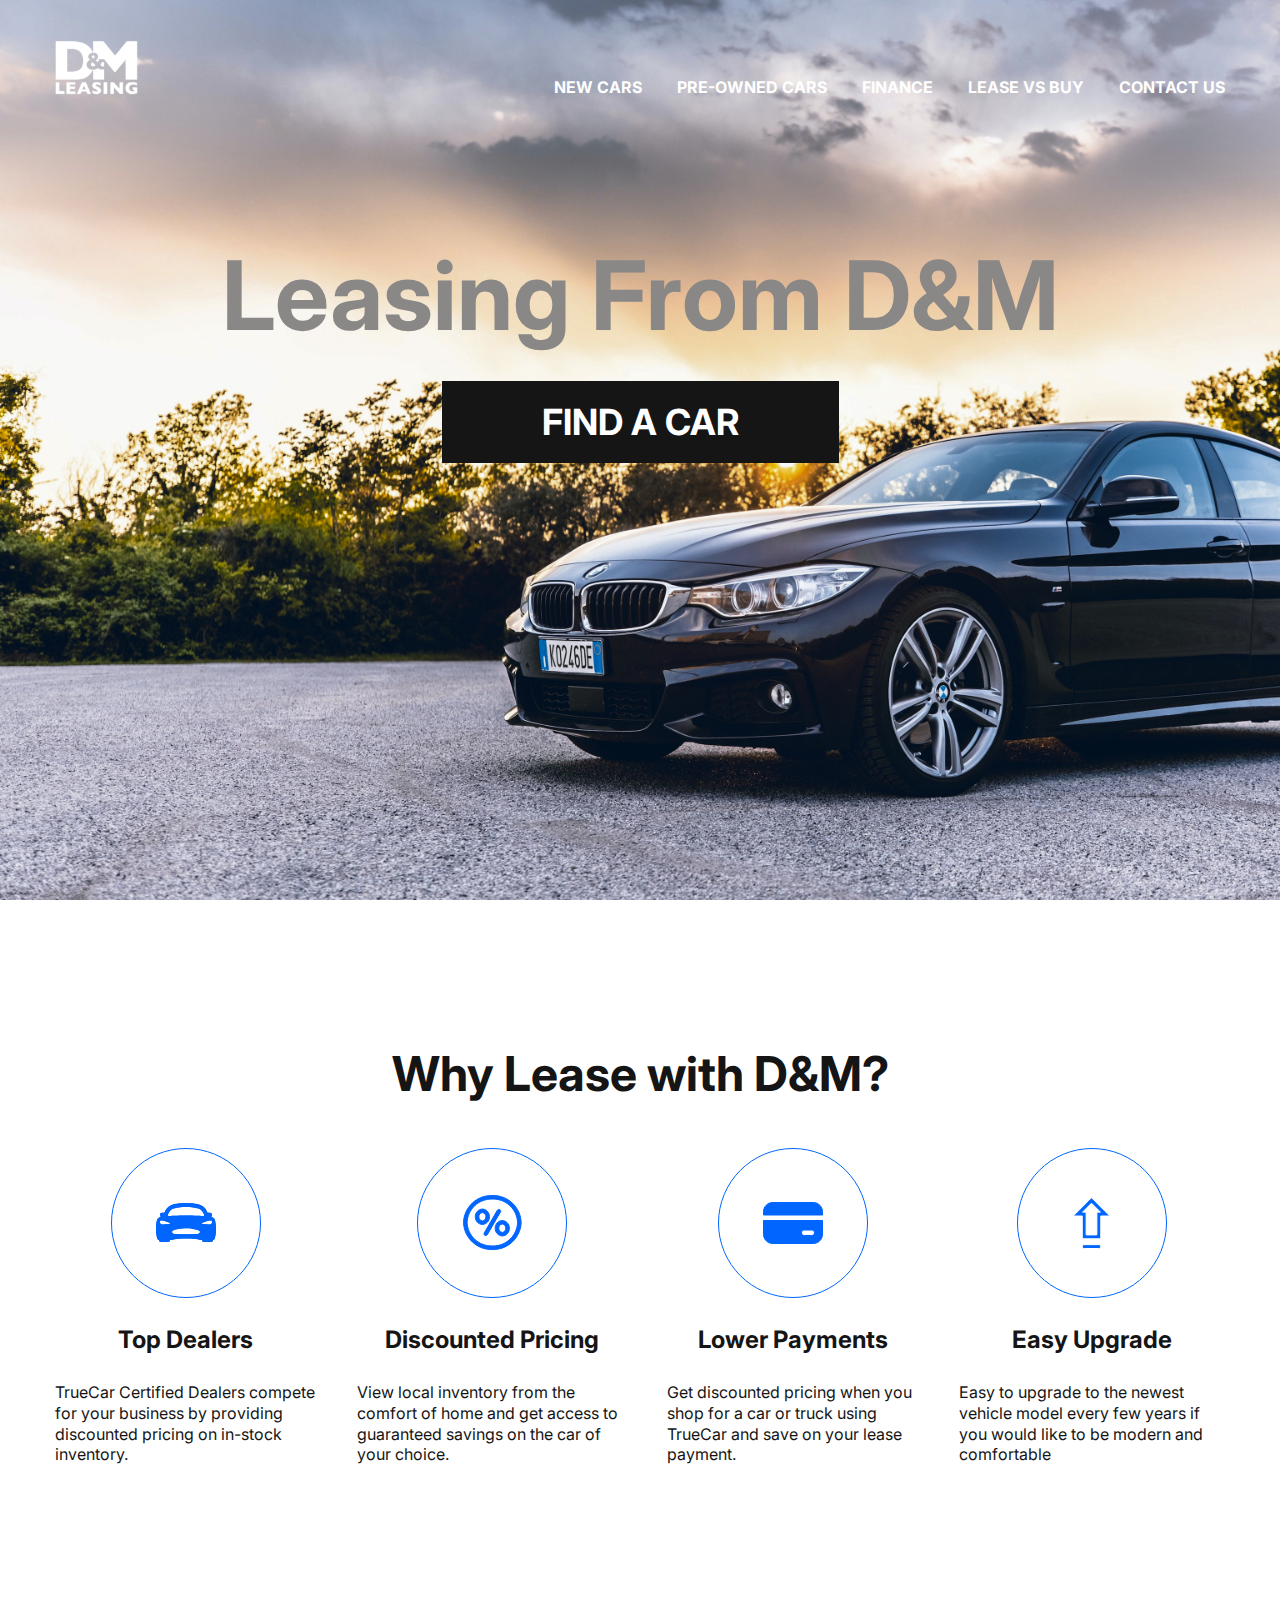
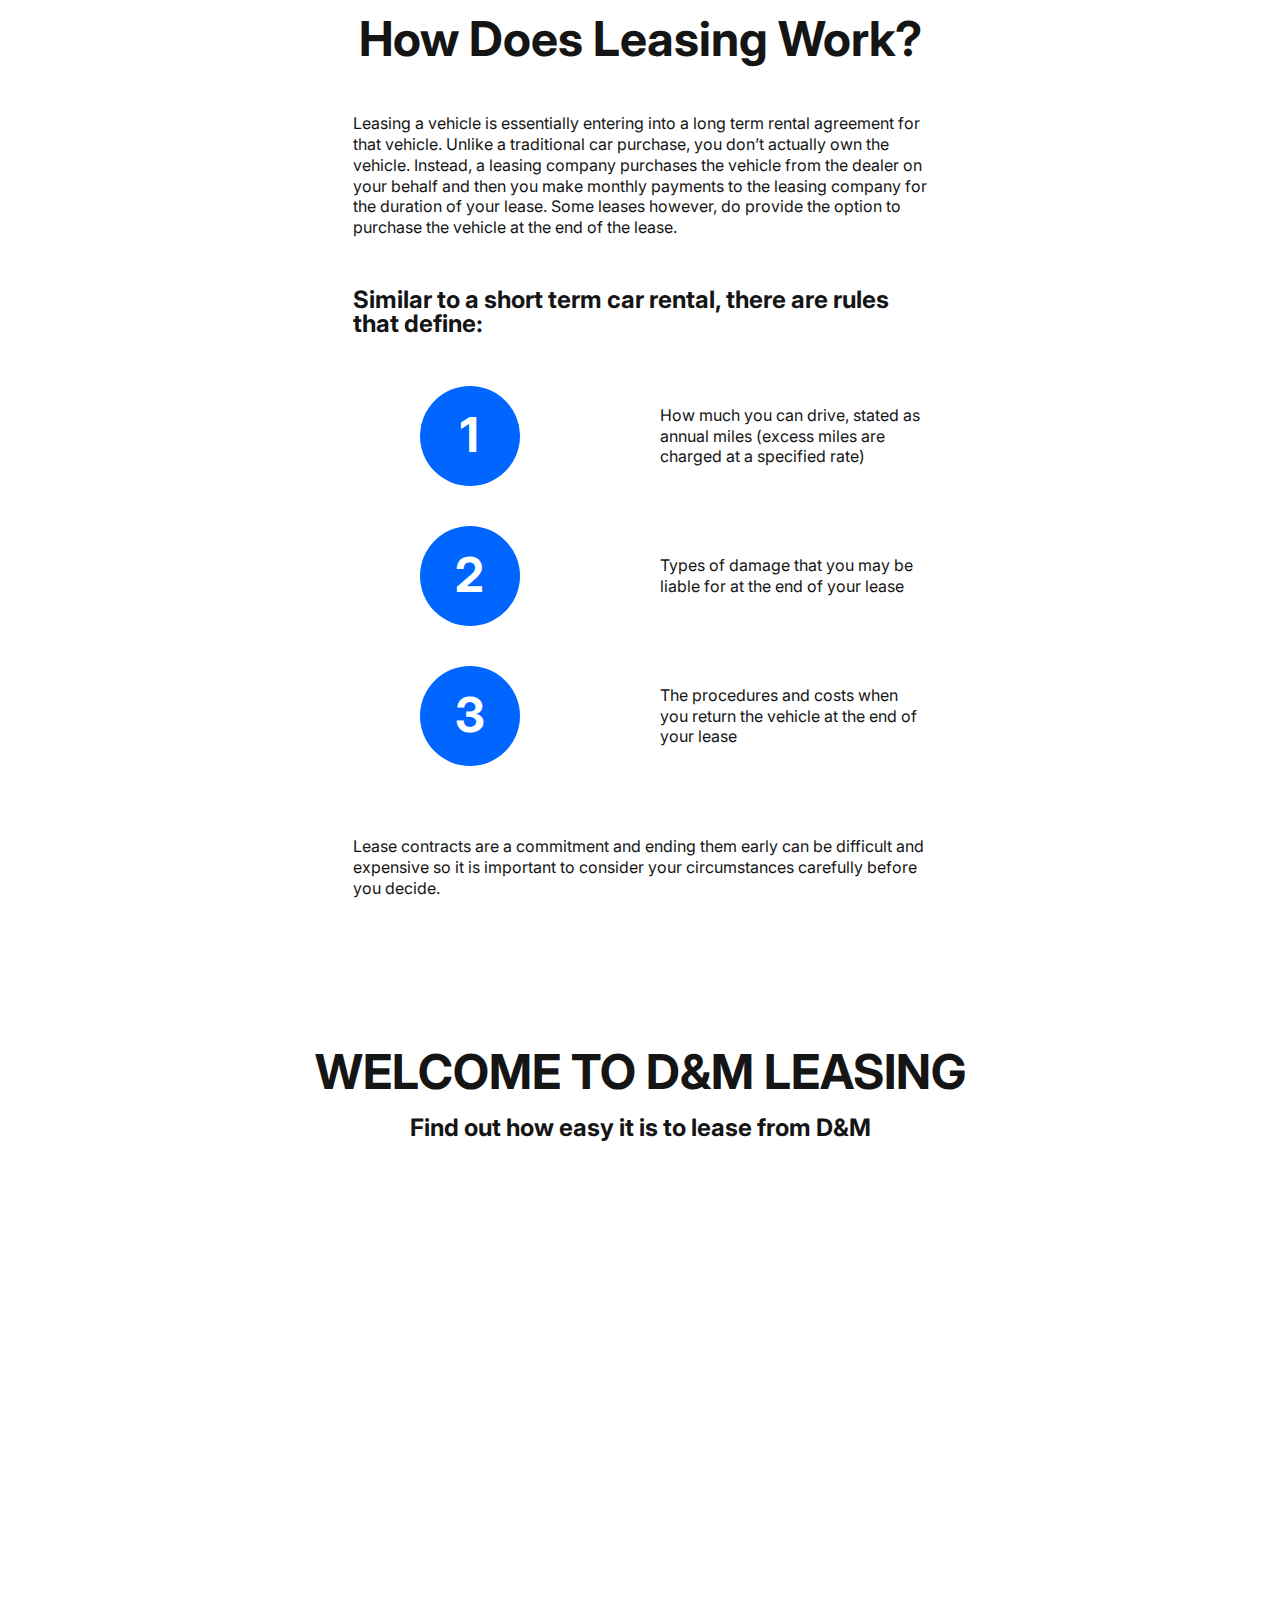
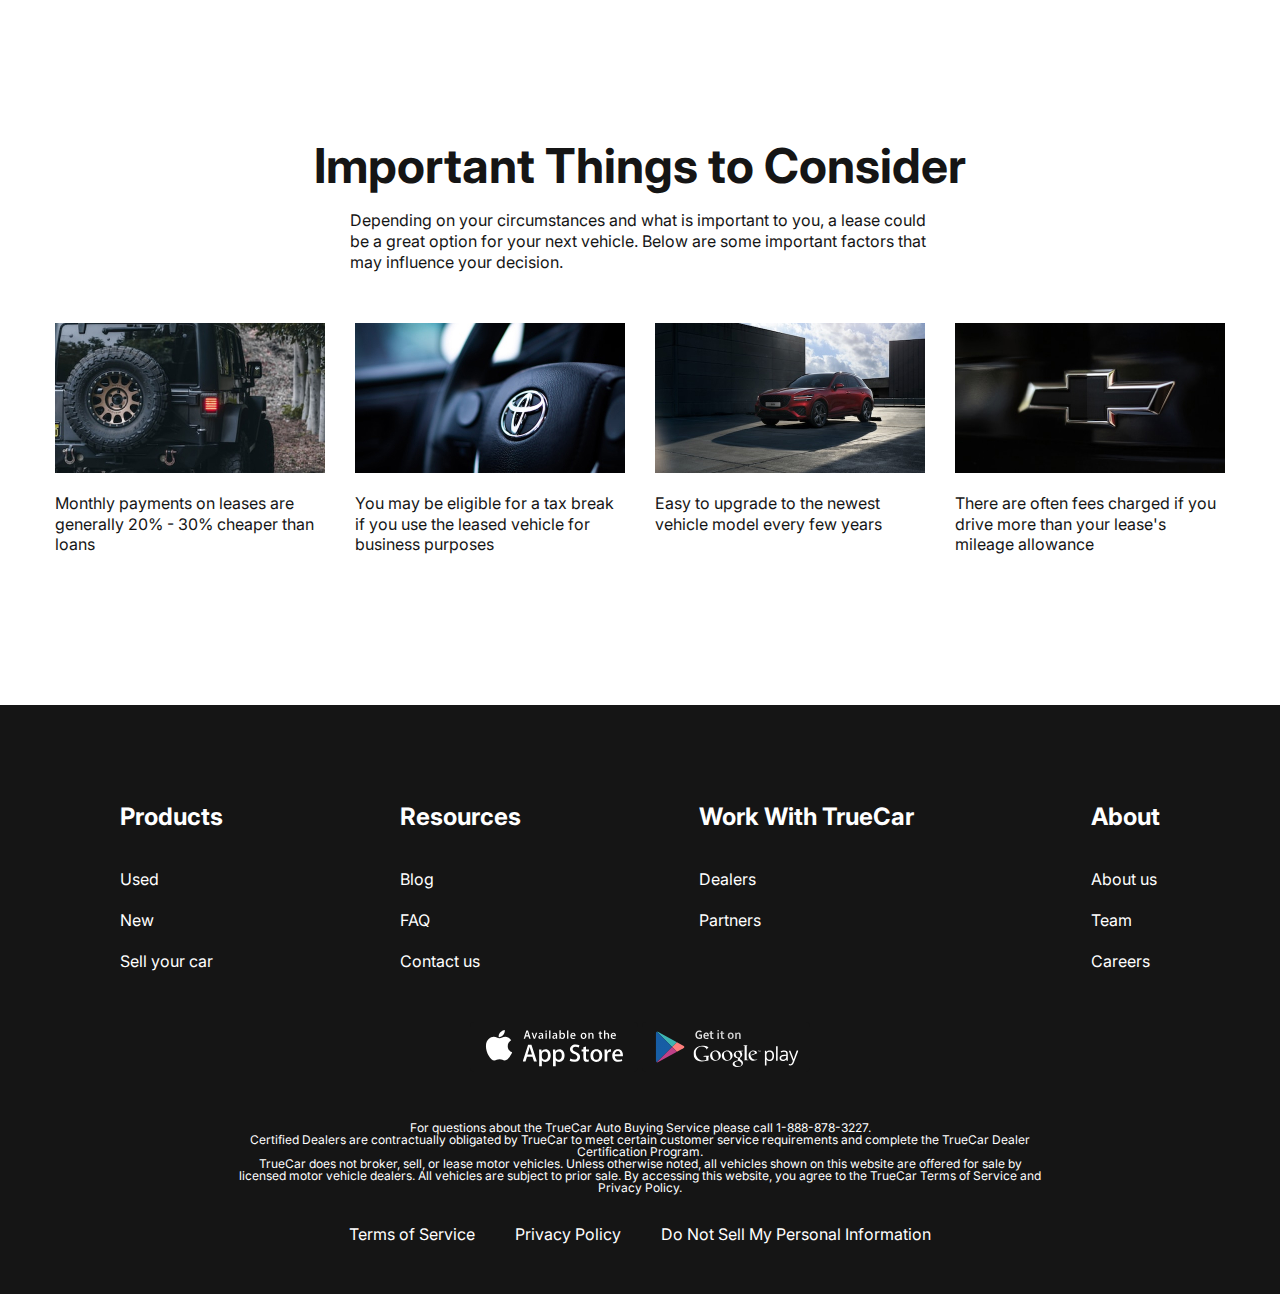
==== commit a6fee01a: "started/adapted index-3-contact" ====
--- a/index.html
+++ b/index.html
@@ -13,9 +13,9 @@
         <header class="header">
             <div class="header__container">
                 <div class="header__top">
-                    <div class="header__logo">
+                    <a href="index.html" class="header__logo">
                         <img src="img/header/logo.svg" alt="header-logo">
-                    </div>
+                    </a>
                     <div class="header__menu menu-header">
                         <nav class="menu-header__list">
                             <ul class="menu-header__items">
@@ -32,7 +32,7 @@
                                     <a href="#" class="menu-header__link">LEASE VS BUY</a>
                                 </li>
                                 <li class="menu-header__item">
-                                    <a href="#" class="menu-header__link">CONTACT US</a>
+                                    <a href="index-3-contact.html" class="menu-header__link">CONTACT US</a>
                                 </li>
                             </ul>
                         </nav>
@@ -123,7 +123,10 @@
                             <nav class="how-main__list">
                                 <ul class="how-main__items">
                                     <li class="how-main__item">
-                                        <img src="img/how/ellipse.svg" alt="how">
+                                        <div class="elipse">
+                                            <img src="img/how/ellipse.svg" alt="how">
+                                            <h1>1</h1>
+                                        </div>
                                         <div class="how-main__text">
                                             <p>
                                                 How much you can drive, stated as annual miles 
@@ -132,7 +135,10 @@
                                         </div>
                                     </li>
                                     <li class="how-main__item">
-                                        <img src="img/how/ellipse.svg" alt="how">
+                                        <div class="elipse">
+                                            <img src="img/how/ellipse.svg" alt="how">
+                                            <h1>2</h1>
+                                        </div>
                                         <div class="how-main__text">
                                             <p>
                                                 Types of damage that you may be liable for at 
@@ -141,7 +147,10 @@
                                         </div>
                                     </li>
                                     <li class="how-main__item">
-                                        <img src="img/how/ellipse.svg" alt="how">
+                                        <div class="elipse">
+                                            <img src="img/how/ellipse.svg" alt="how">
+                                            <h1>3</h1>
+                                        </div>
                                         <div class="how-main__text">
                                             <p>
                                                 The procedures and costs when you return the 
@@ -269,8 +278,12 @@
                     </nav>
                 </div>
                 <div class="footer__download">
-                    <img src="img/footer/footer__01.svg" alt="footer">
-                    <img src="img/footer/footer__02.svg" alt="footer">
+                    <a href="https://www.apple.com/app-store/" class="download-hover">
+                        <img src="img/footer/footer__01.svg" alt="footer">
+                    </a>
+                    <a href="https://play.google.com/store/games?device=windows&pli=1" class="download-hover">
+                        <img src="img/footer/footer__02.svg" alt="footer">
+                    </a>
                 </div>
                 <div class="footer__bottom">
                     <div class="download__text">
--- a/css/style.css
+++ b/css/style.css
@@ -1,3 +1,4 @@
+@import url(https://fonts.googleapis.com/css?family=Inter:regular700&display=wrap);
 /*default*/
 body {
     font-family: "Inter";
@@ -30,4 +31,7 @@
 .page__cars {
 }
 .page__twoimage {
+}
+/*index3*/
+.page__contact {
 }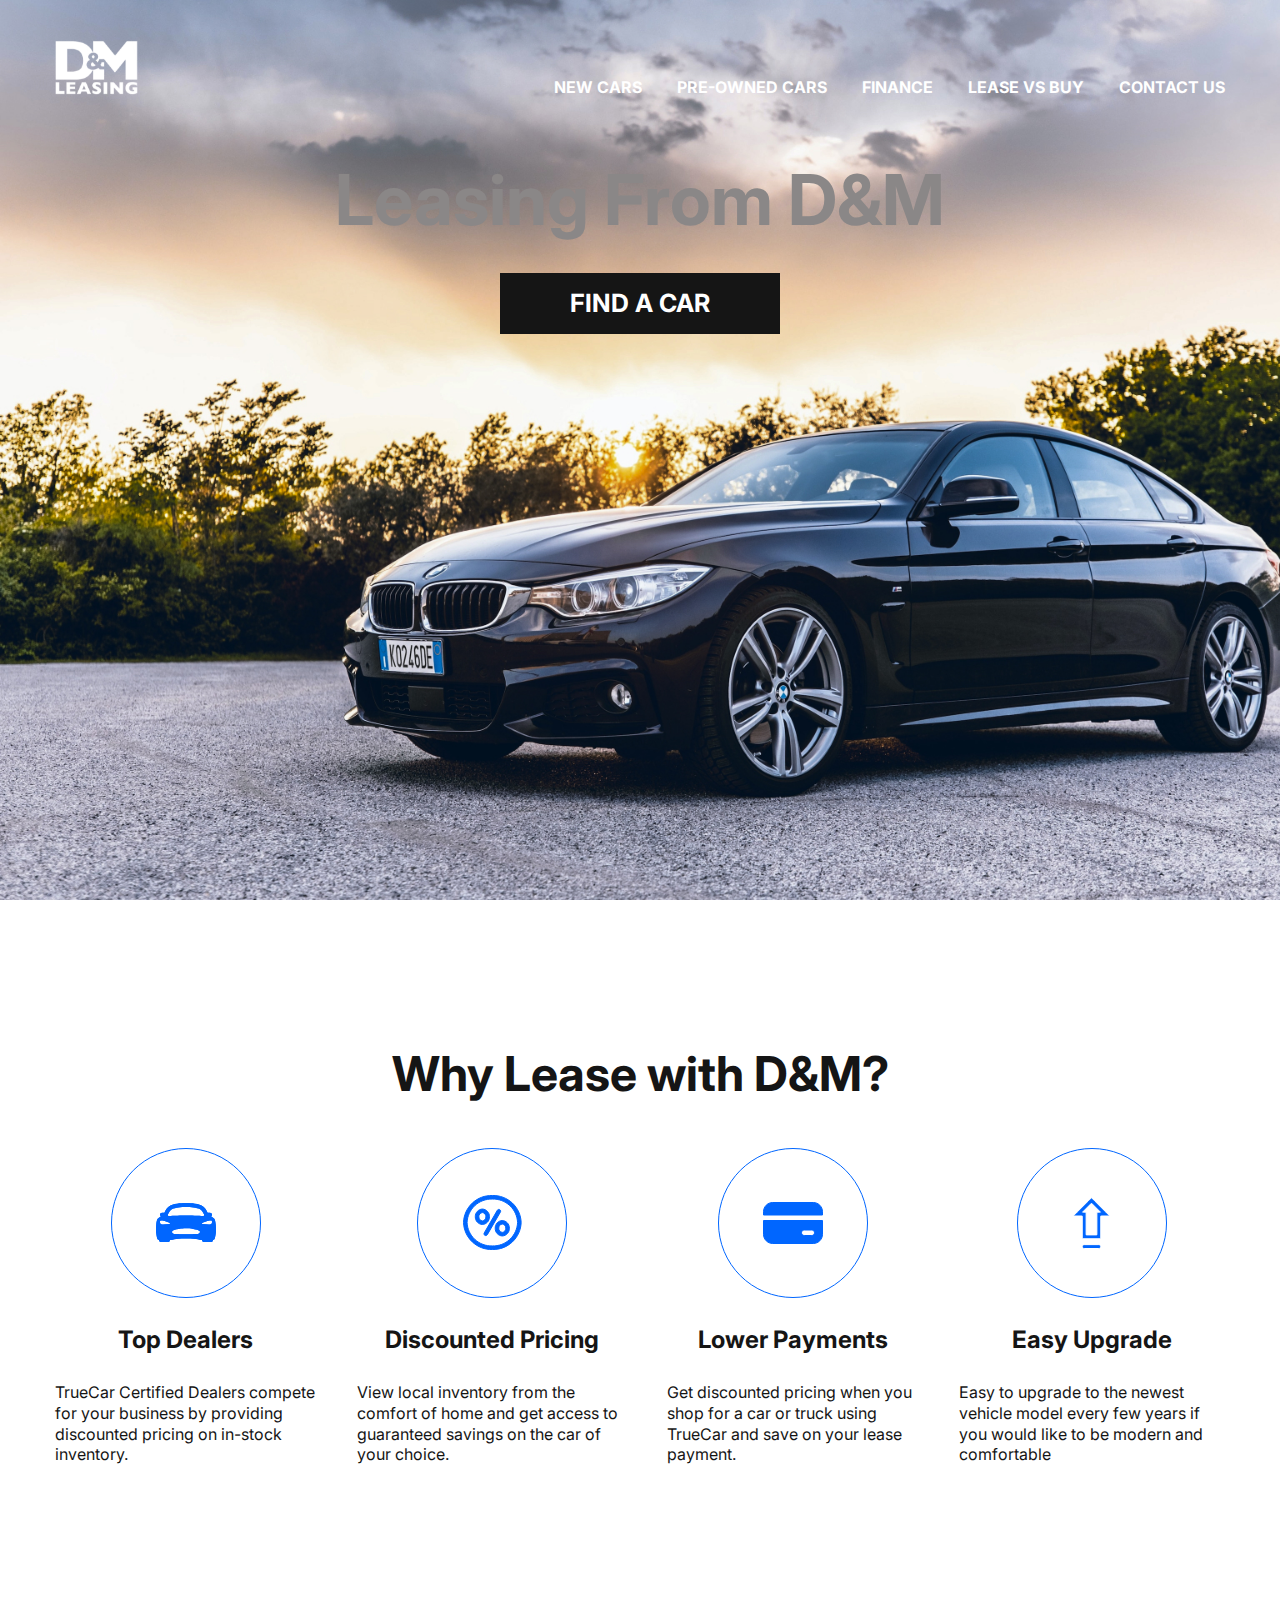
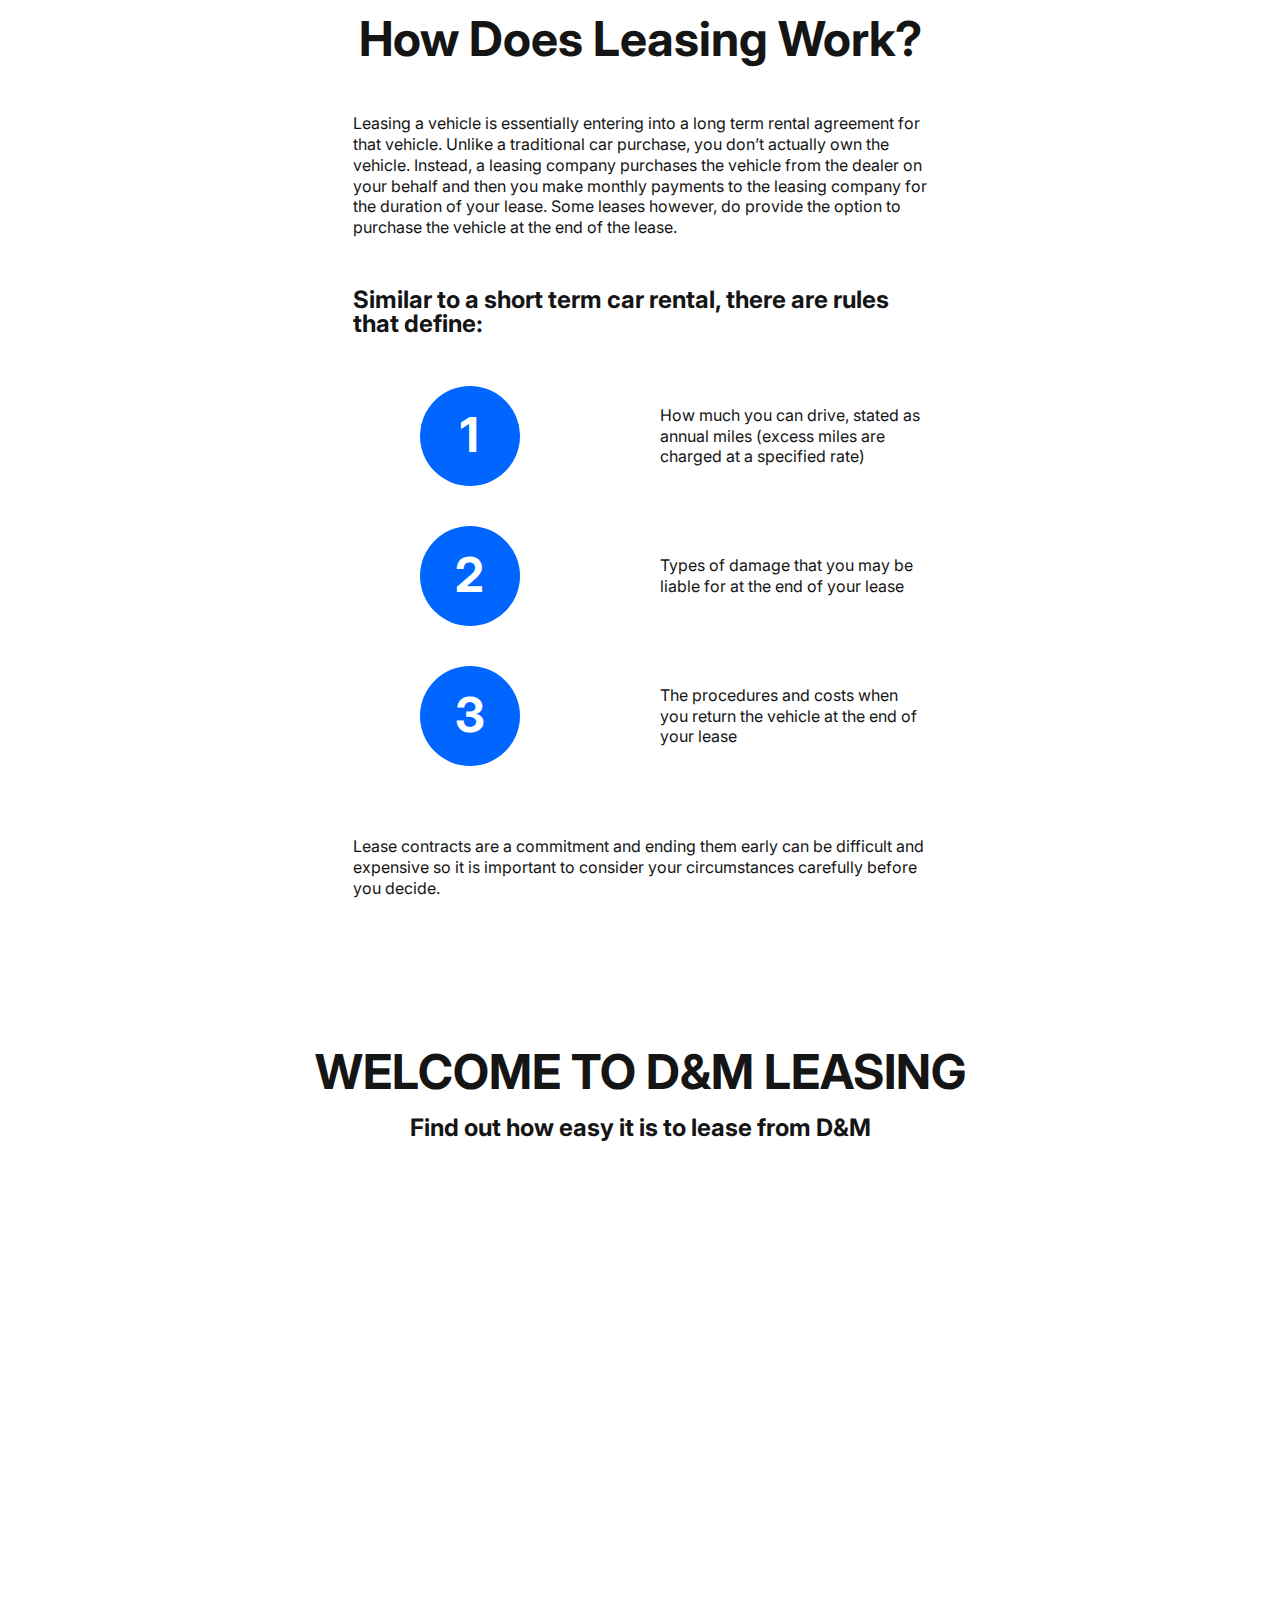
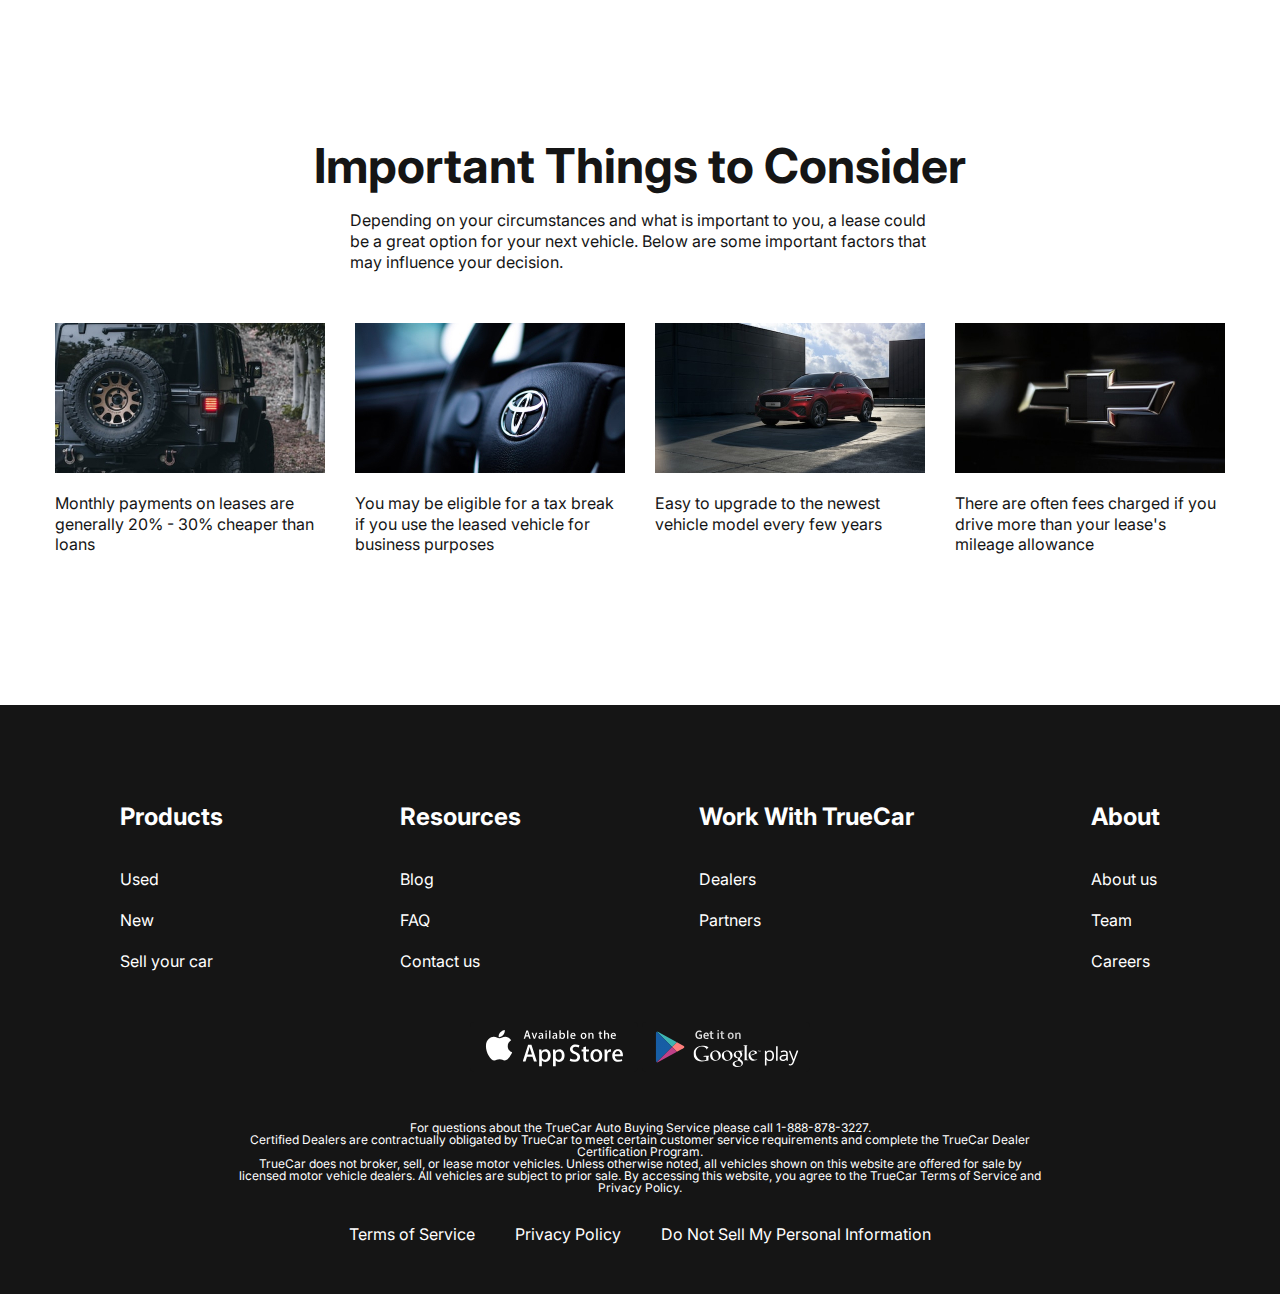
==== commit 82cbcb1d: "added a link and an icon to the title" ====
--- a/index.html
+++ b/index.html
@@ -20,16 +20,16 @@
                         <nav class="menu-header__list">
                             <ul class="menu-header__items">
                                 <li class="menu-header__item">
-                                    <a href="#" class="menu-header__link">NEW CARS</a>
-                                </li>
-                                <li class="menu-header__item">
-                                    <a href="#" class="menu-header__link">PRE-OWNED CARS</a>
-                                </li>
-                                <li class="menu-header__item">
-                                    <a href="#" class="menu-header__link">FINANCE</a>
-                                </li>
-                                <li class="menu-header__item">
-                                    <a href="#" class="menu-header__link">LEASE VS BUY</a>
+                                    <a href="index-2-choose.html" class="menu-header__link">NEW CARS</a>
+                                </li>
+                                <li class="menu-header__item">
+                                    <a href="index-2-contact.html" class="menu-header__link">PRE-OWNED CARS</a>
+                                </li>
+                                <li class="menu-header__item">
+                                    <a href="index-3-choose.html" class="menu-header__link">FINANCE</a>
+                                </li>
+                                <li class="menu-header__item">
+                                    <a href="index-3-contact.html" class="menu-header__link">LEASE VS BUY</a>
                                 </li>
                                 <li class="menu-header__item">
                                     <a href="index-3-contact.html" class="menu-header__link">CONTACT US</a>
@@ -298,9 +298,9 @@
                     </div>
                     <div class="foote__info">
                         <ul class="footer-info__items">
-                            <a href="#" class="footer-info__link">Terms of Service</a>
-                            <a href="#" class="footer-info__link">Privacy Policy</a>
-                            <a href="#" class="footer-info__link">Do Not Sell My Personal Information</a>
+                            <a href="https://www.youtube.com/watch?v=jNQXAC9IVRw" class="footer-info__link">Terms of Service</a>
+                            <a href="https://www.youtube.com/watch?v=jNQXAC9IVRw" class="footer-info__link">Privacy Policy</a>
+                            <a href="https://www.youtube.com/watch?v=jNQXAC9IVRw" class="footer-info__link">Do Not Sell My Personal Information</a>
                         </ul>
                     </div>
                 </div>
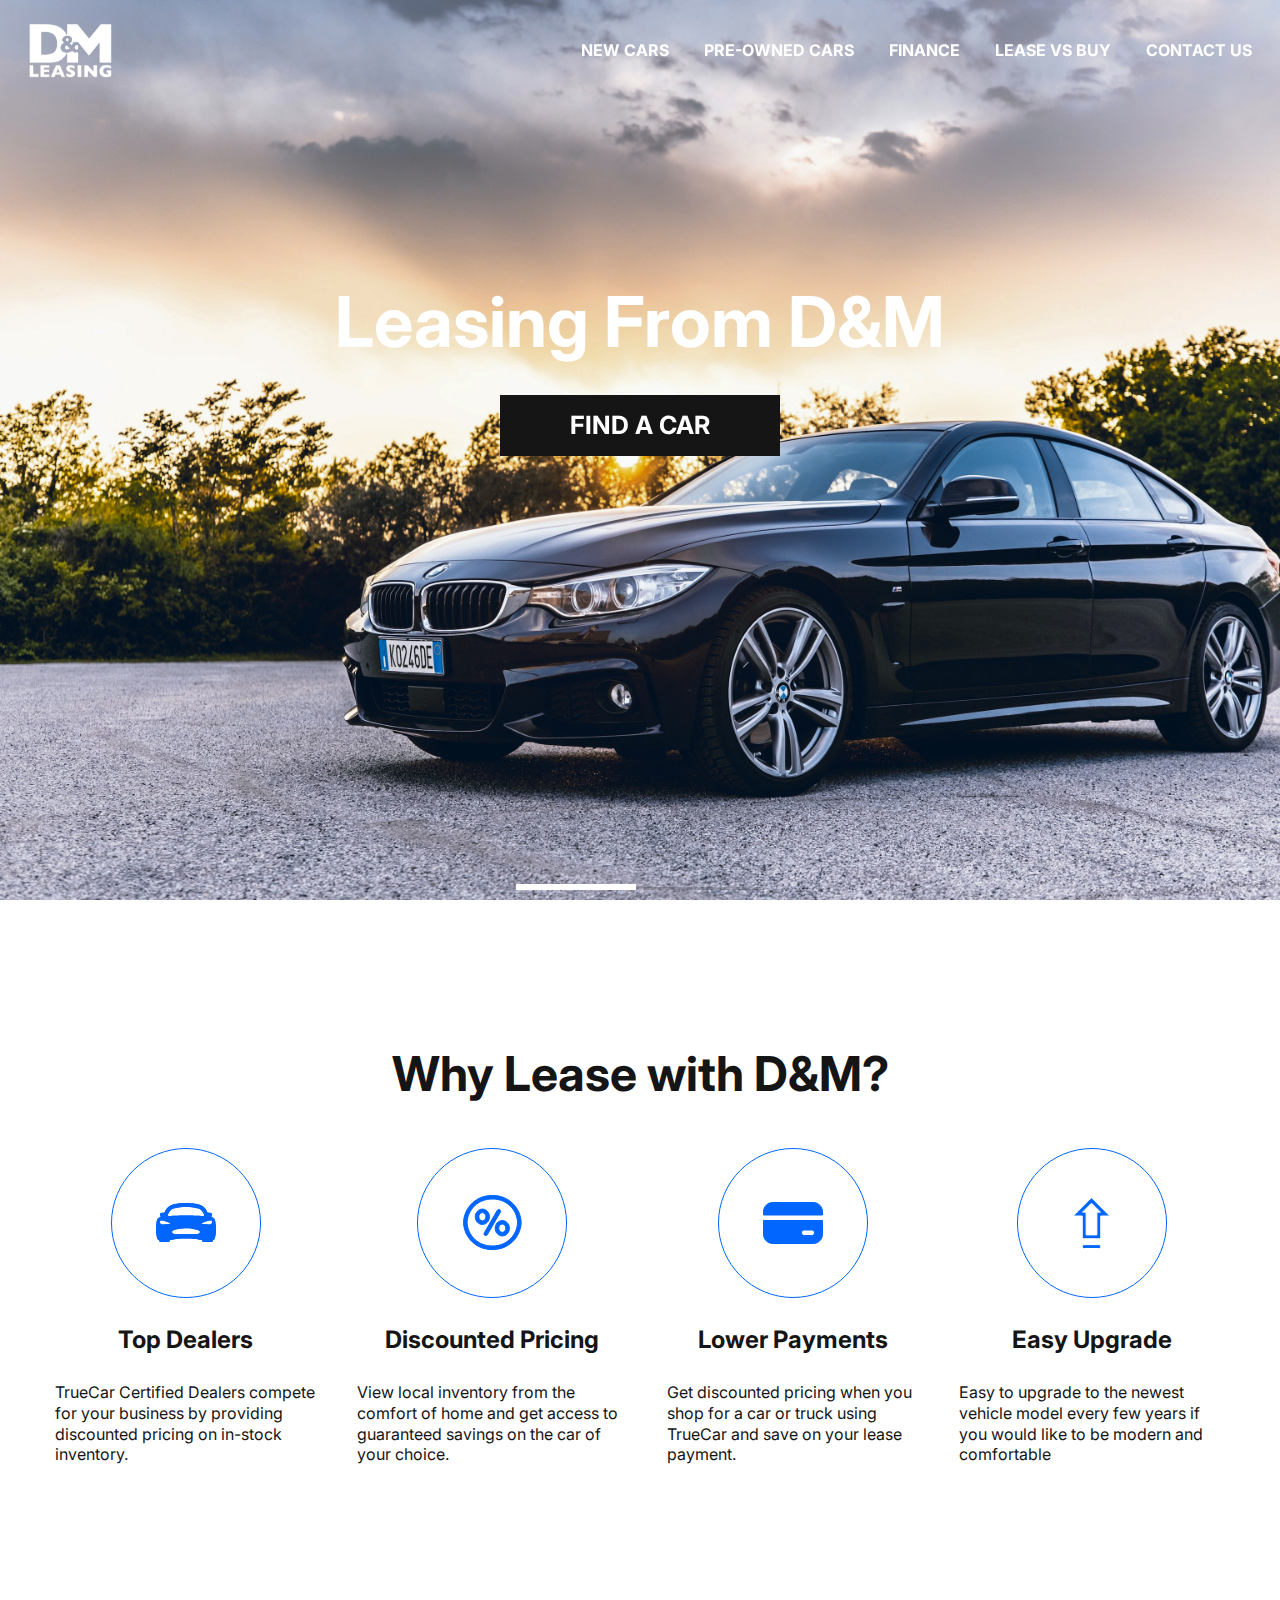
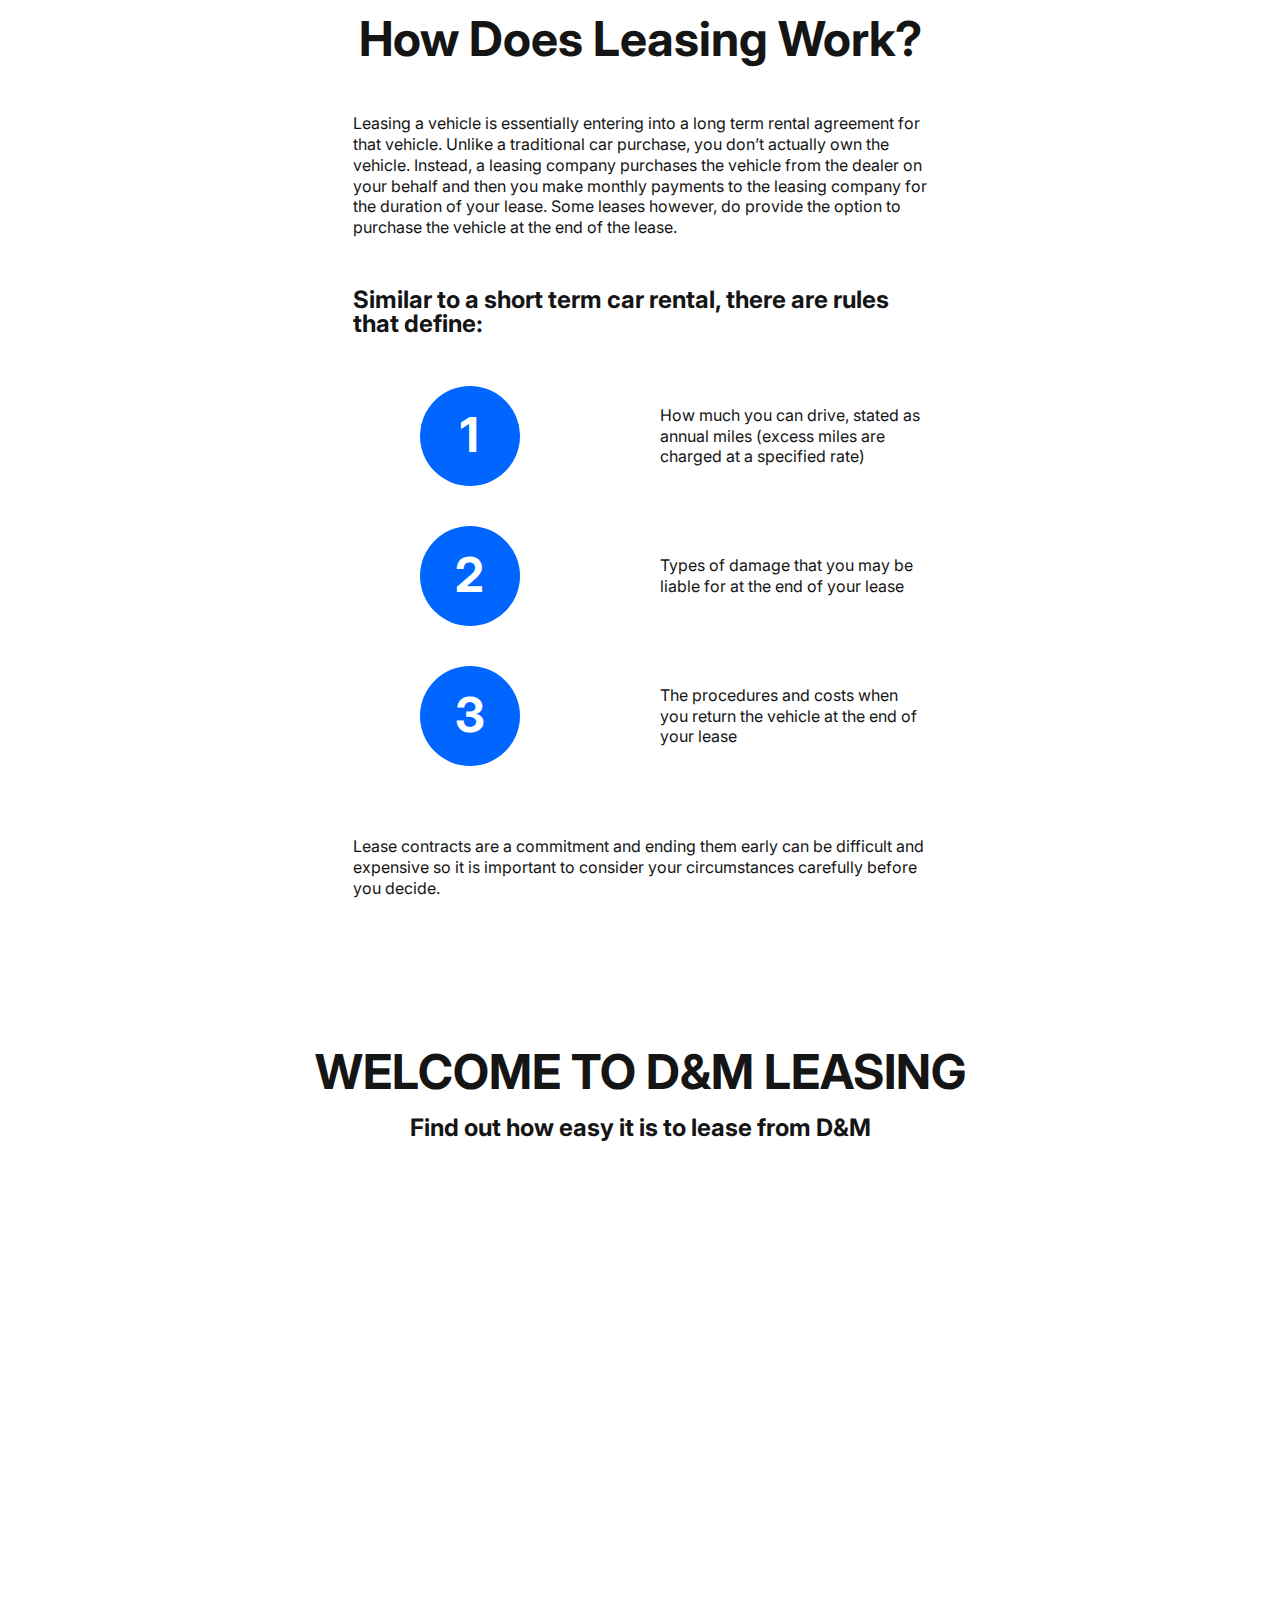
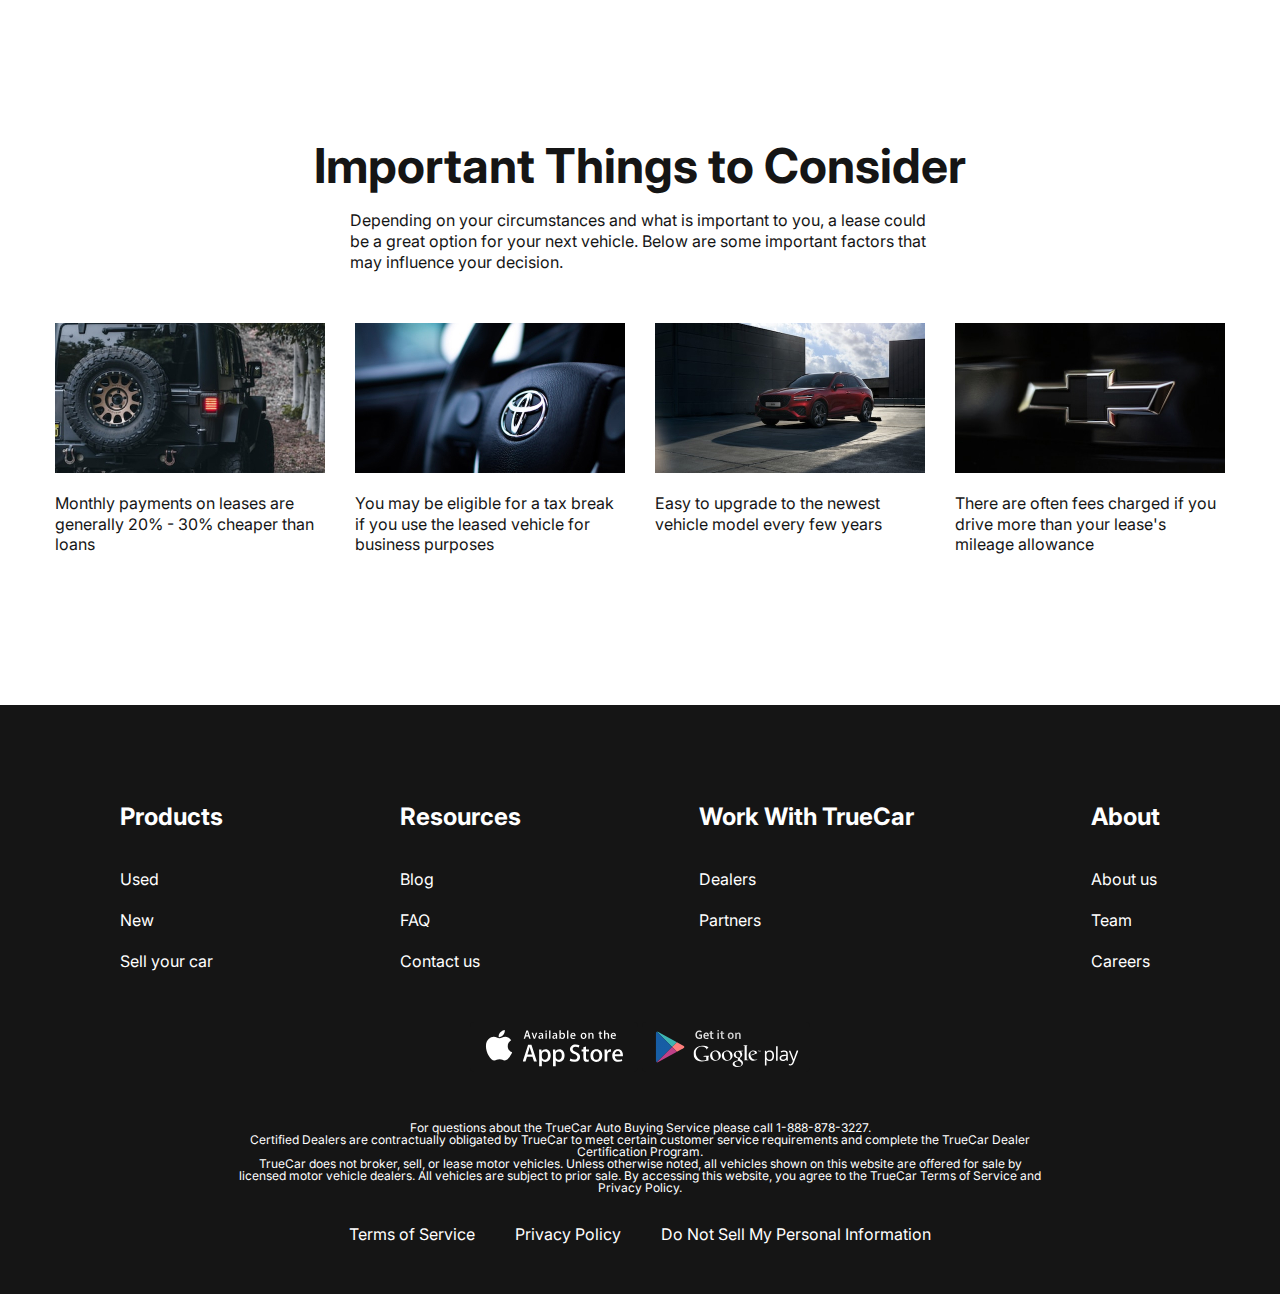
==== commit ade84ce6: "create header ( main ) slider" ====
--- a/index.html
+++ b/index.html
@@ -3,6 +3,7 @@
 <head>
     <meta charset="UTF-8">
     <meta name="viewport" content="width=device-width, initial-scale=1.0">
+    <link rel="stylesheet" href="https://cdn.jsdelivr.net/npm/swiper@10/swiper-bundle.min.css"/>
     <link rel="stylesheet" href="css/style.css">
     <link rel="stylesheet" href="css/import-1-main.css">
     <link rel="icon" type="image/x-icon" href="img/header/logo.svg">
@@ -43,6 +44,15 @@
                     <div class="header-bottom__button">
                         <a href="index-2-choose.html" class="header-bottom__link">FIND A CAR</a>
                     </div>
+                </div>
+            </div>
+            <div class="slider">
+                <div class="swiper">
+                    <div class="swiper-wrapper">
+                        <div class="swiper-slide" style="background: url(/img/header/header__background.jpg) no-repeat; background-size: cover; background-position: center;"></div>
+                        <div class="swiper-slide" style="background: url(/img/header/slide_02.svg) no-repeat; background-size: cover; background-position: center;"></div>
+                    </div>
+                    <div class="swiper-pagination"></div>
                 </div>
             </div>
         </header>
@@ -307,6 +317,7 @@
             </div>
         </footer>
     </div>
+    <script src="https://cdn.jsdelivr.net/npm/swiper@10/swiper-bundle.min.js"></script>
     <script src="js/script.js"></script>
 </body>
 </html>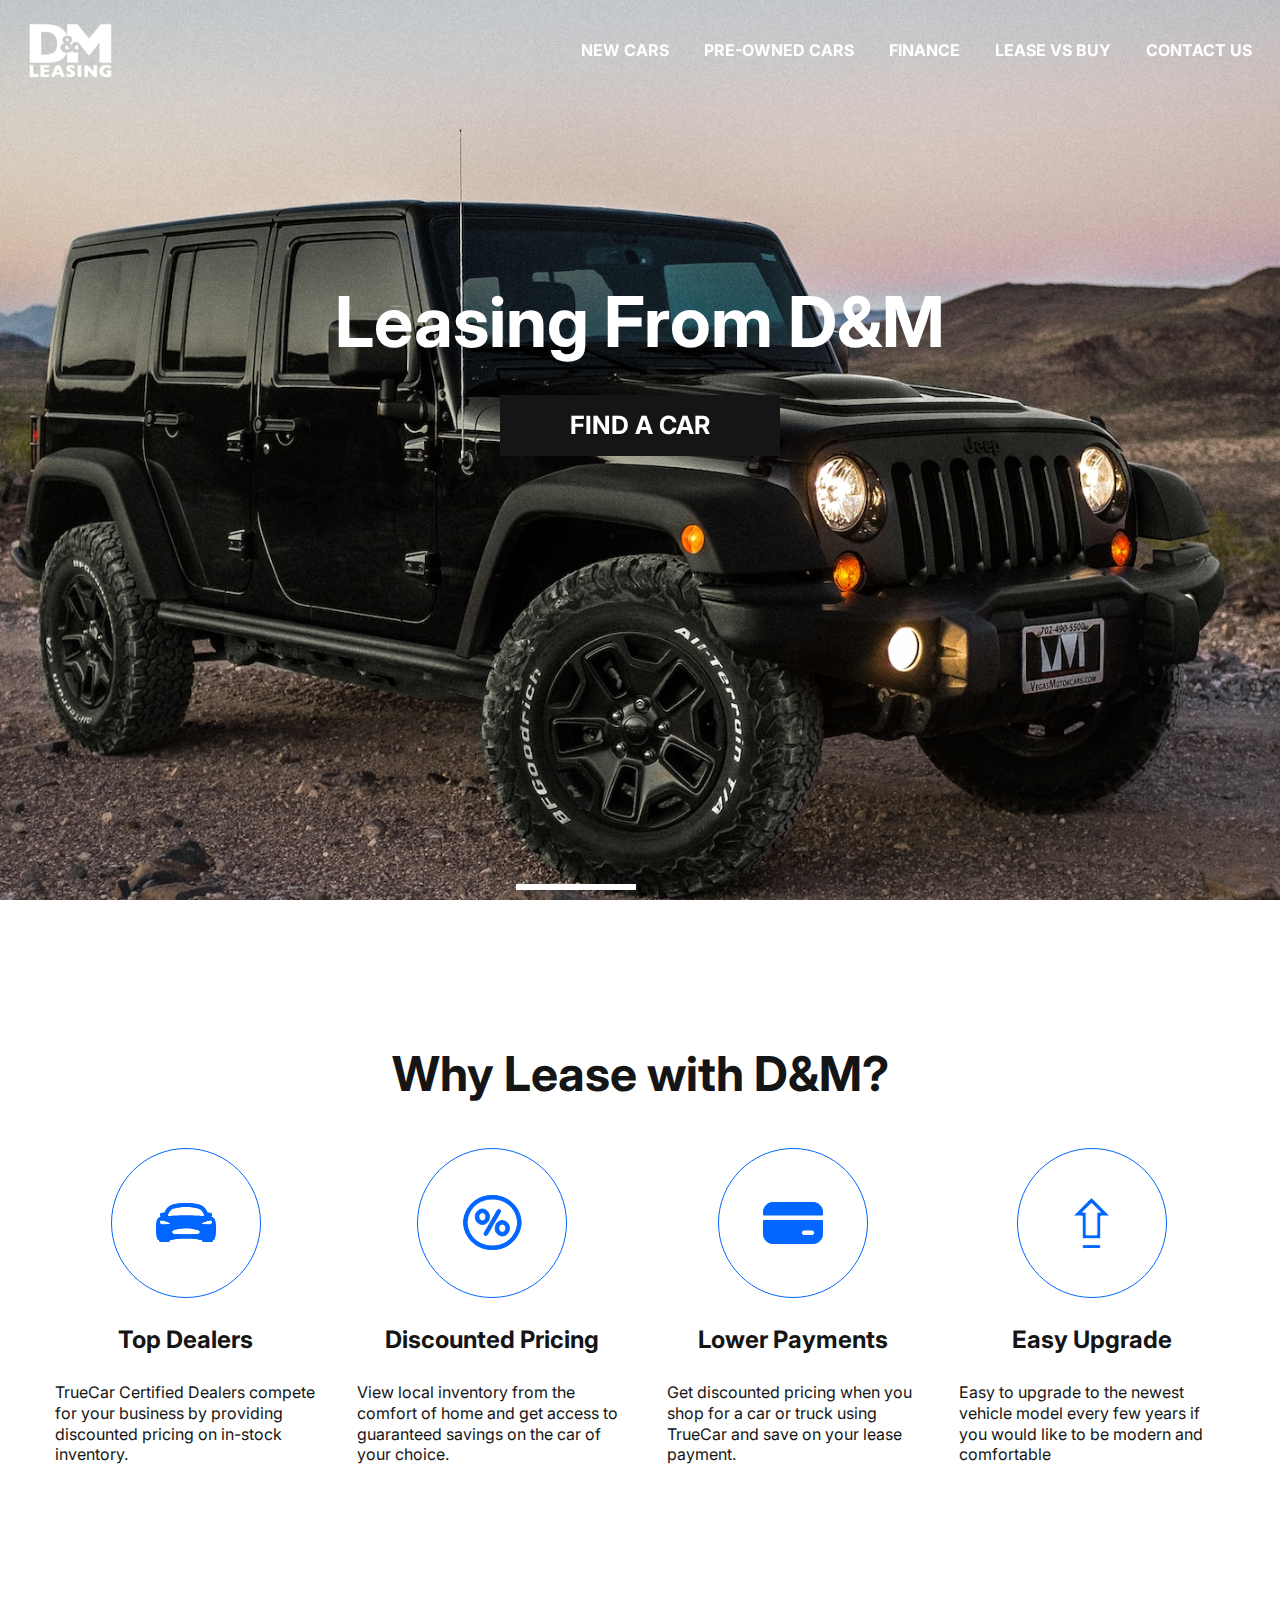
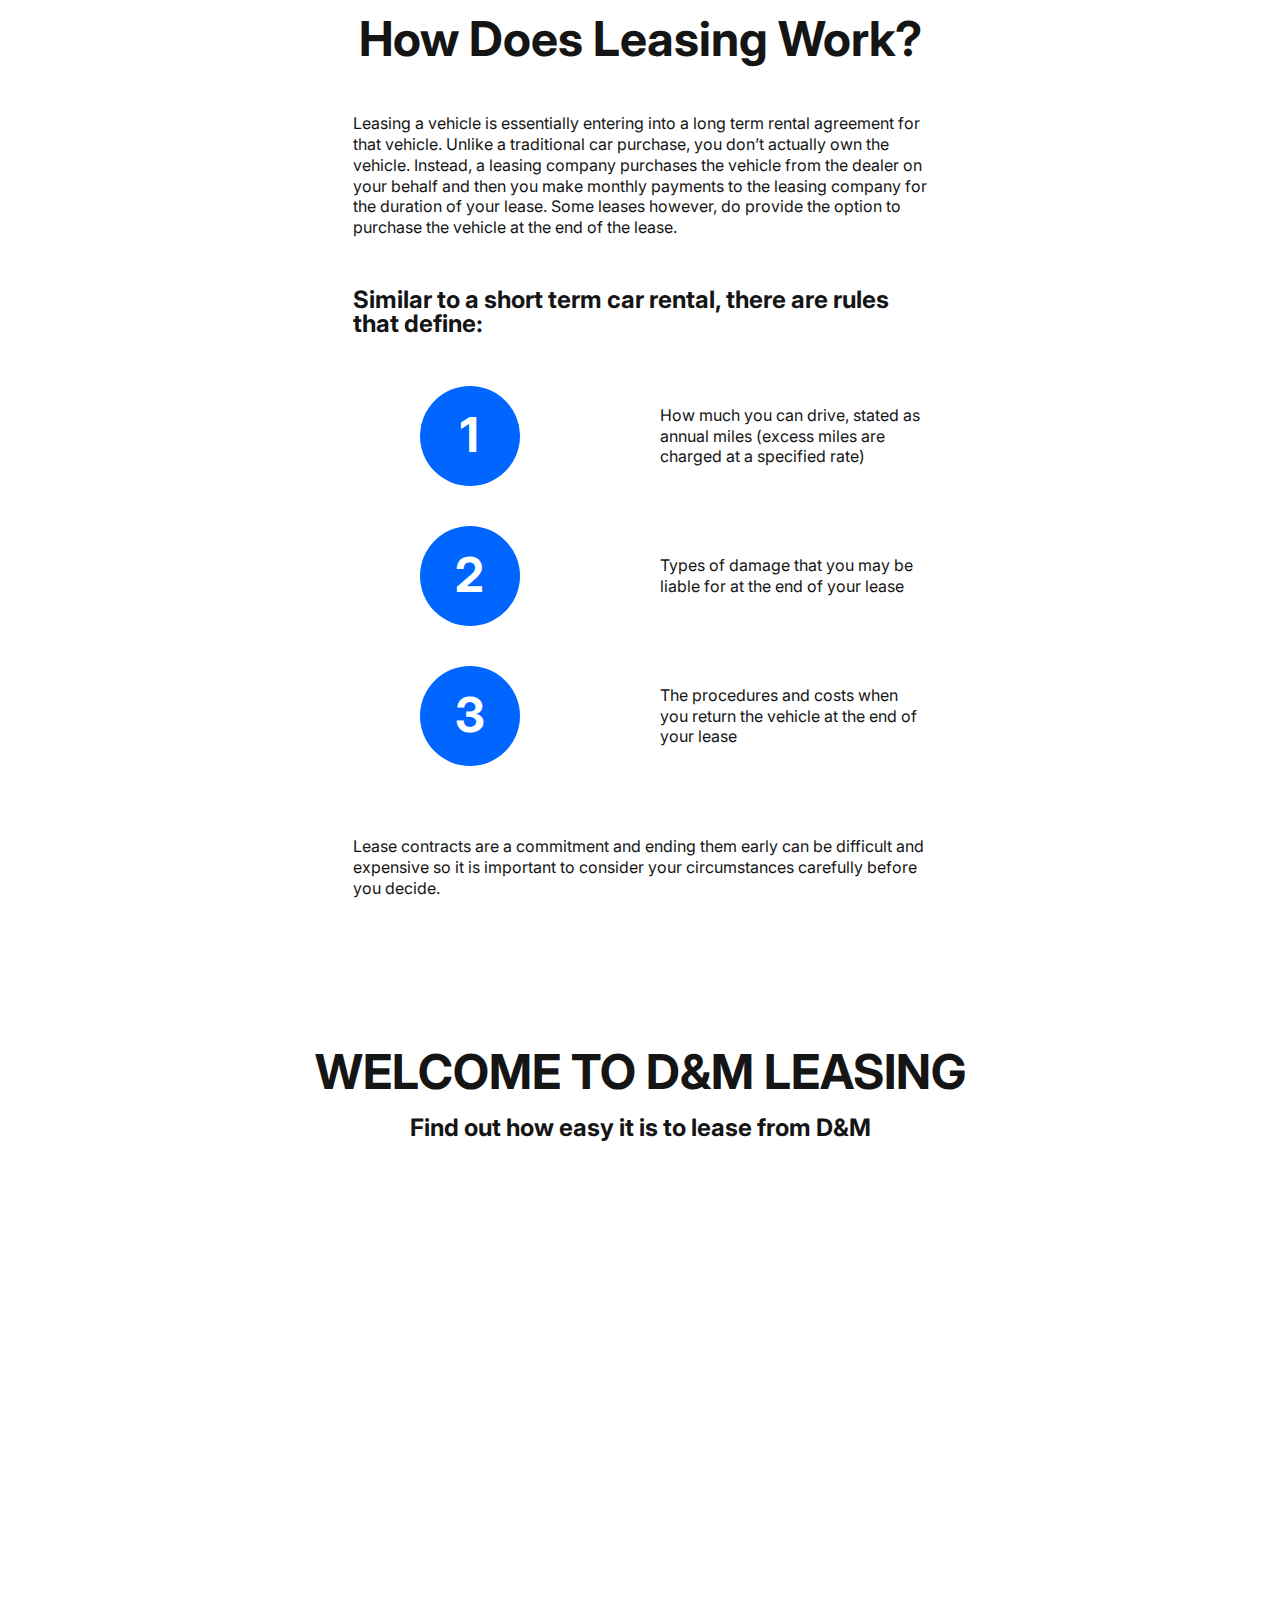
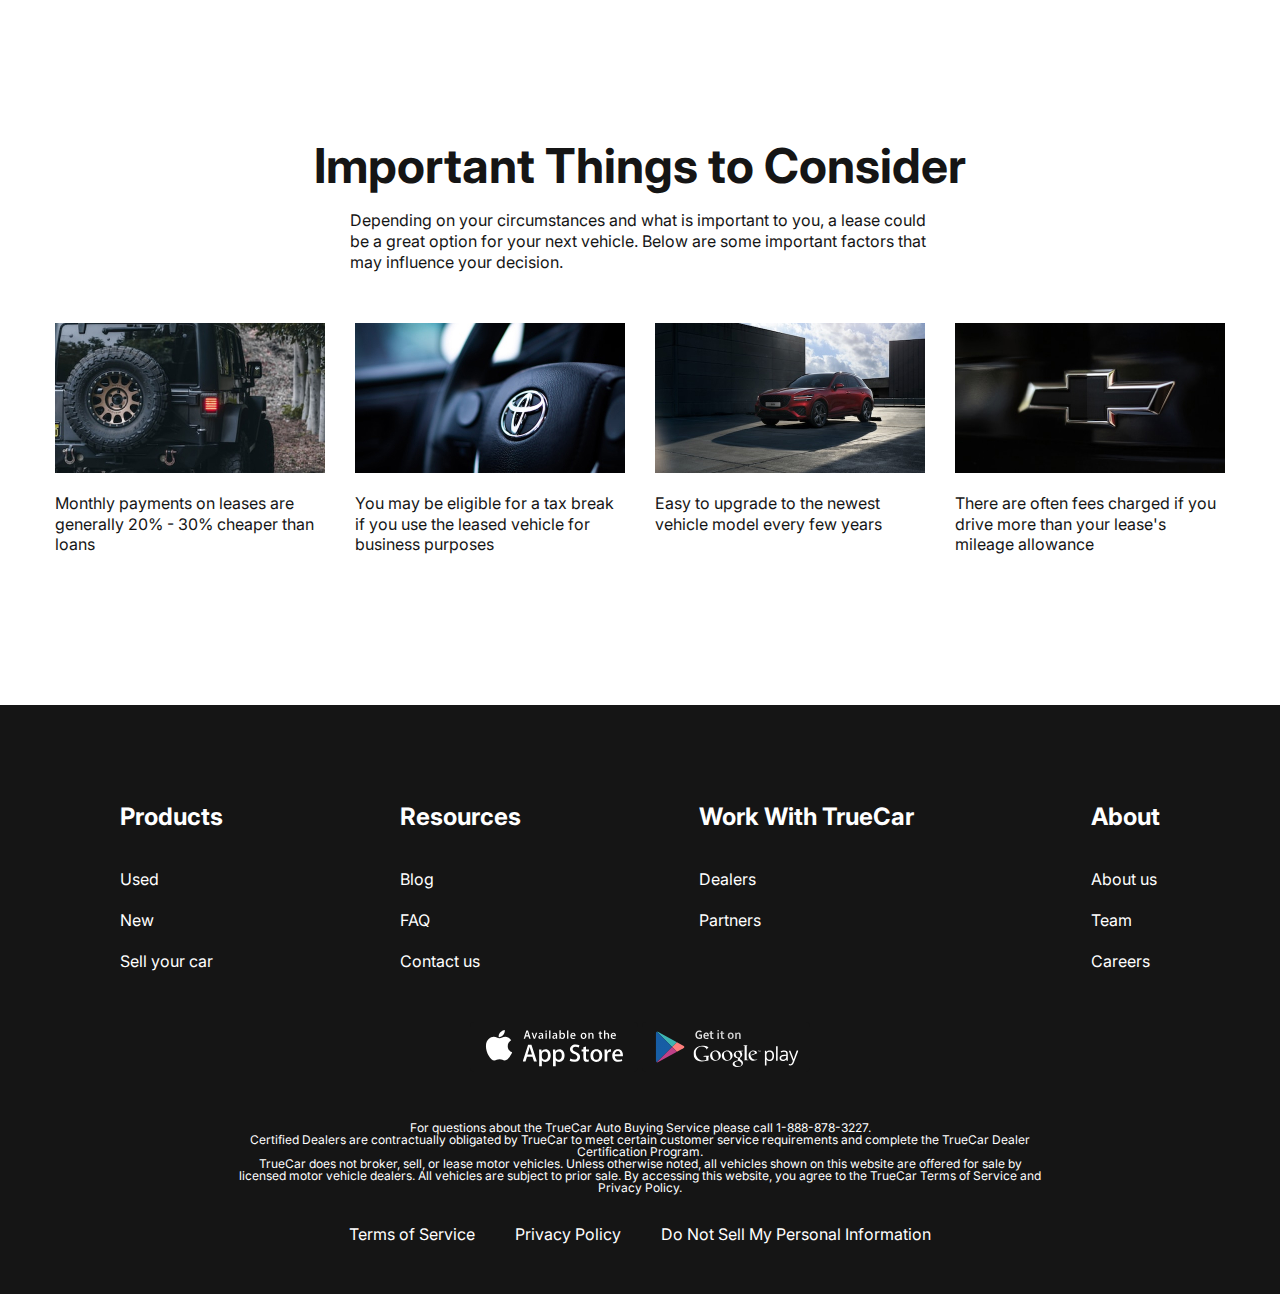
==== commit d0d5e3e4: "added mit LICENCE changes header-1main" ====
--- a/index.html
+++ b/index.html
@@ -49,8 +49,8 @@
             <div class="slider">
                 <div class="swiper">
                     <div class="swiper-wrapper">
+                        <div class="swiper-slide" style="background: url(/img/header/slide_02.svg) no-repeat; background-size: cover; background-position: center;"></div>
                         <div class="swiper-slide" style="background: url(/img/header/header__background.jpg) no-repeat; background-size: cover; background-position: center;"></div>
-                        <div class="swiper-slide" style="background: url(/img/header/slide_02.svg) no-repeat; background-size: cover; background-position: center;"></div>
                     </div>
                     <div class="swiper-pagination"></div>
                 </div>
